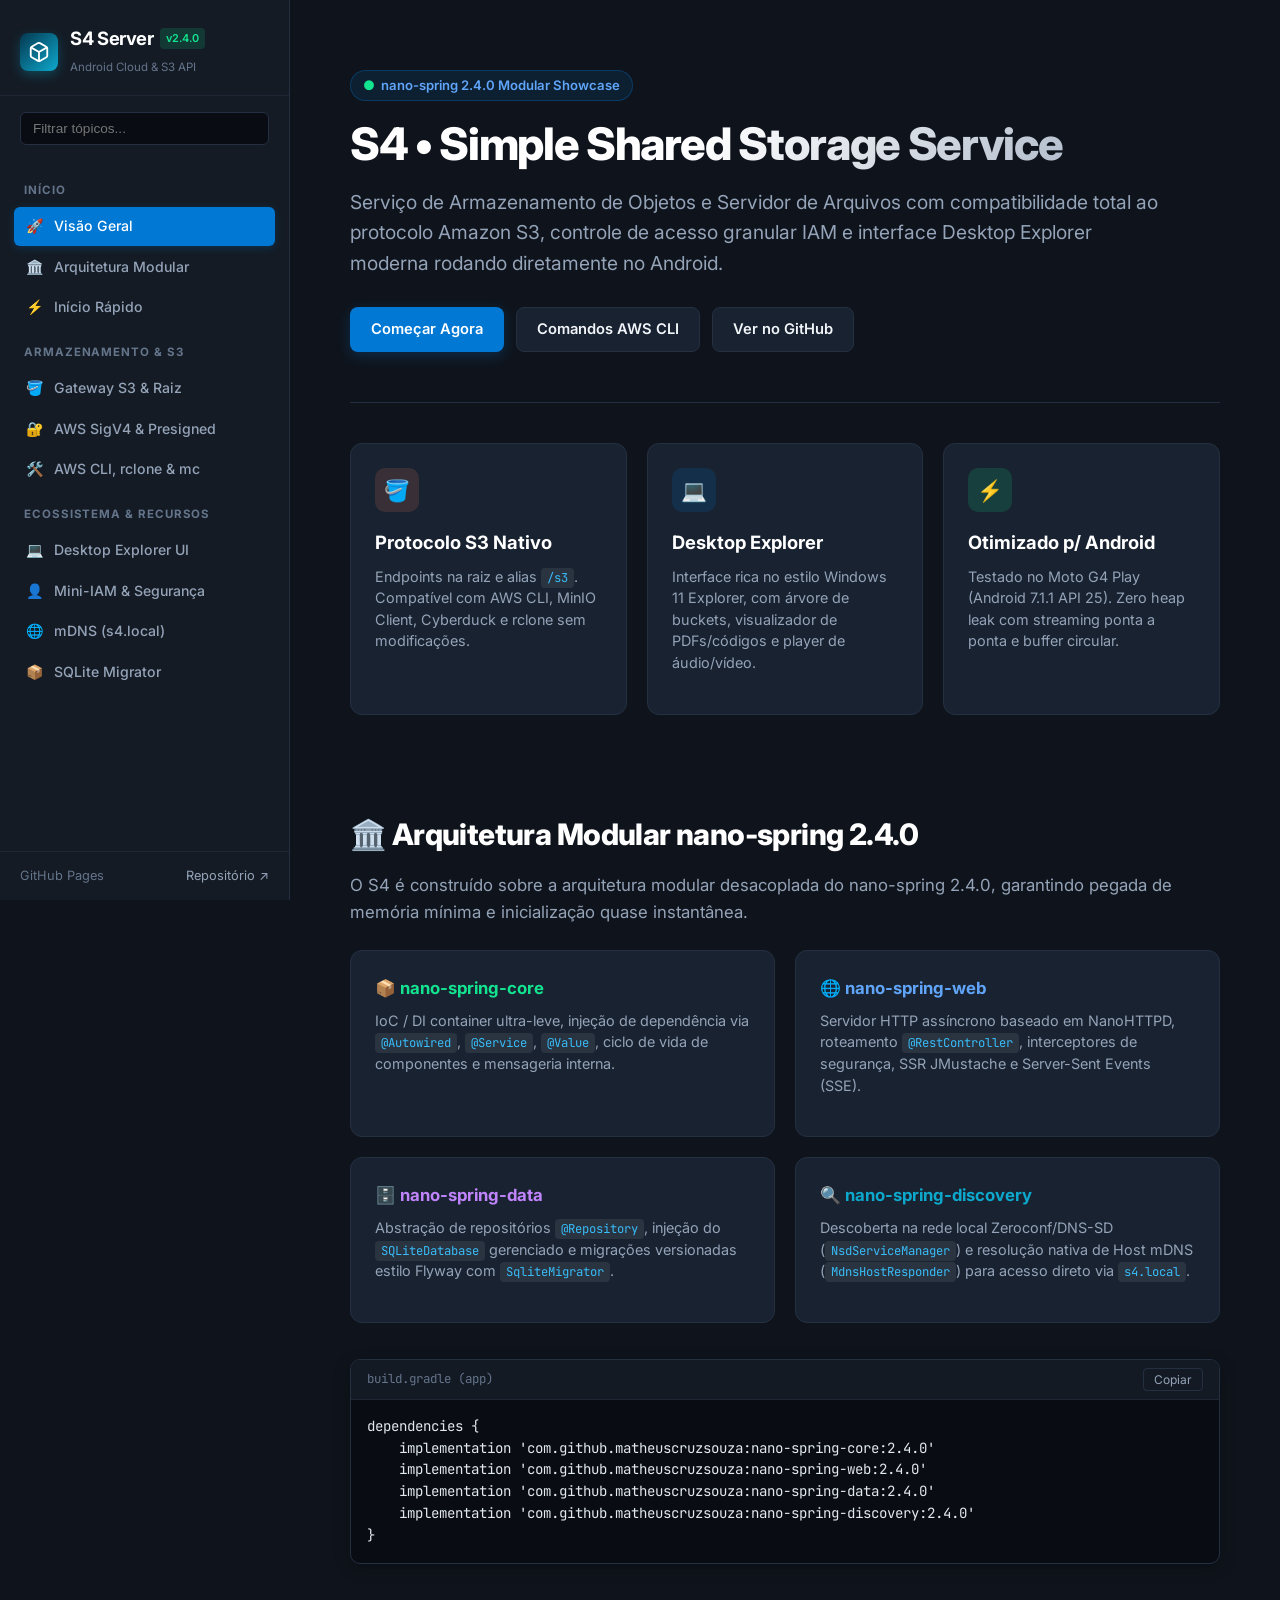
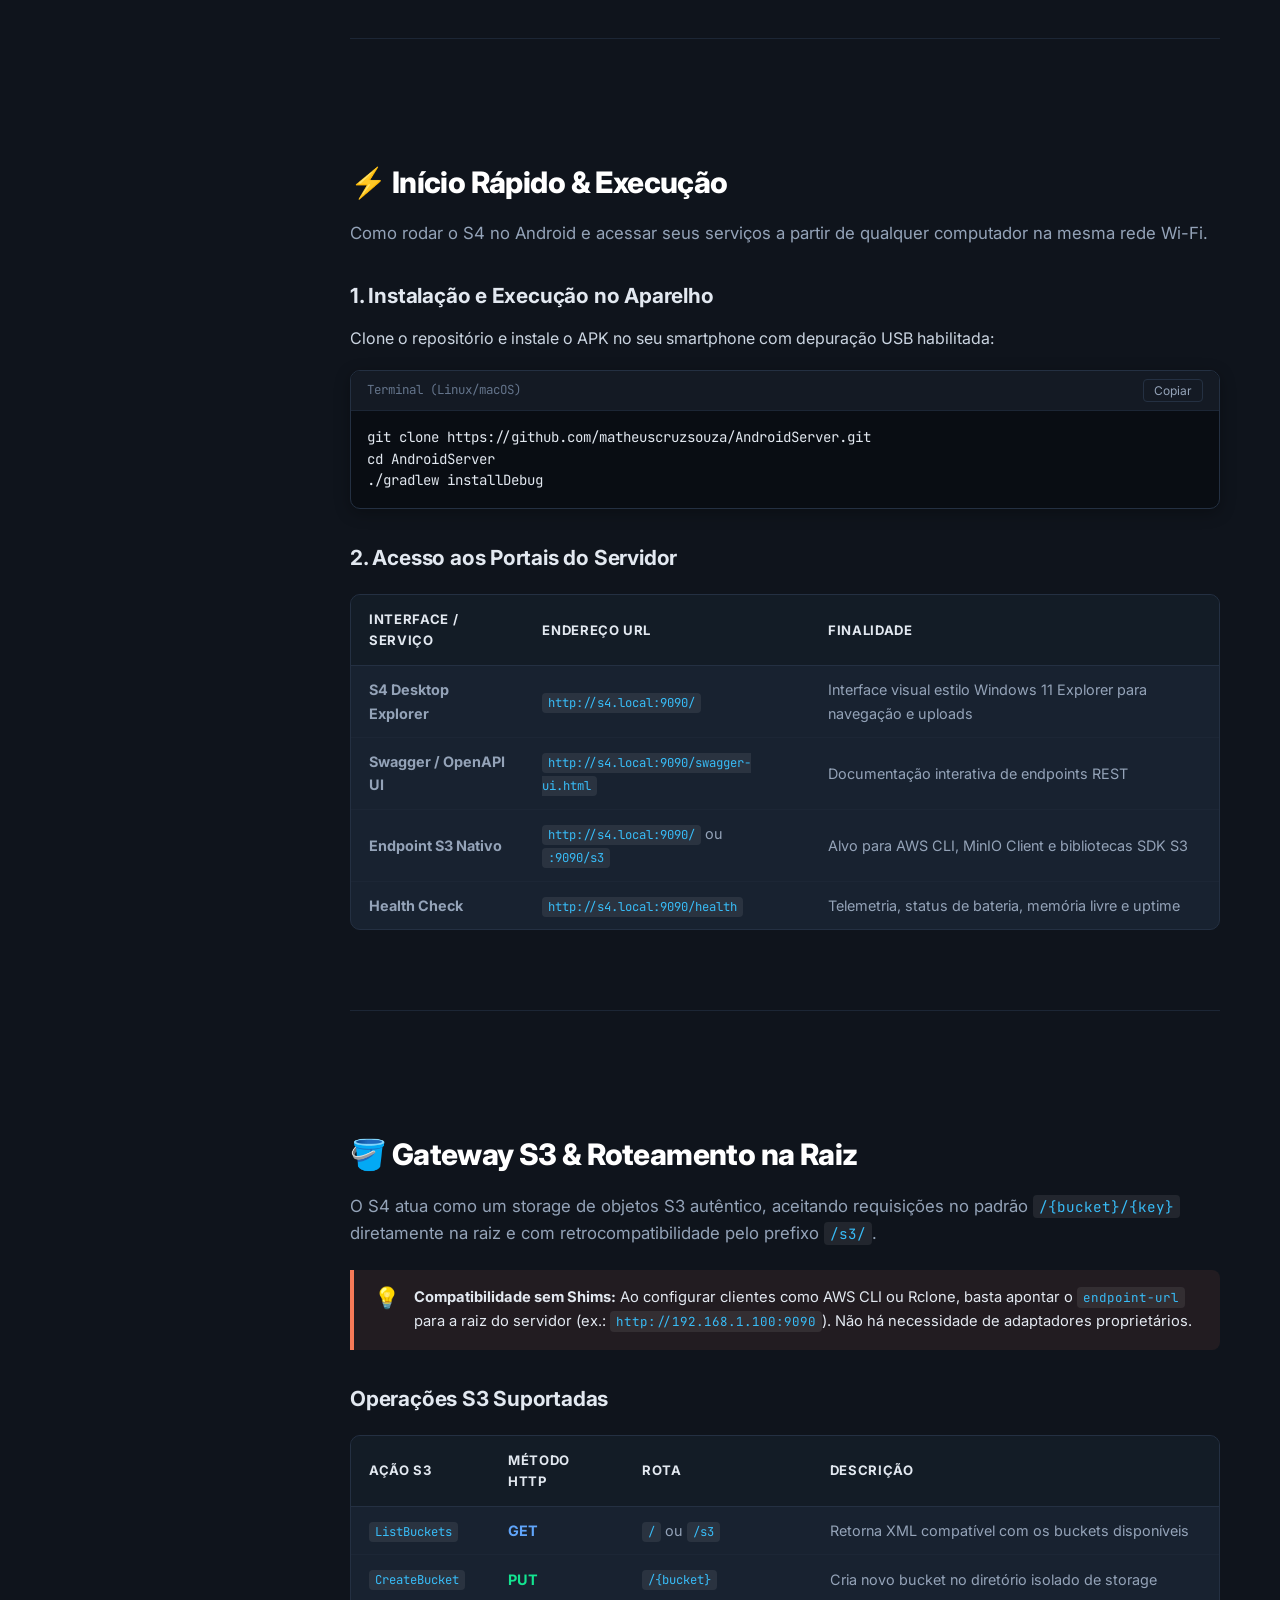
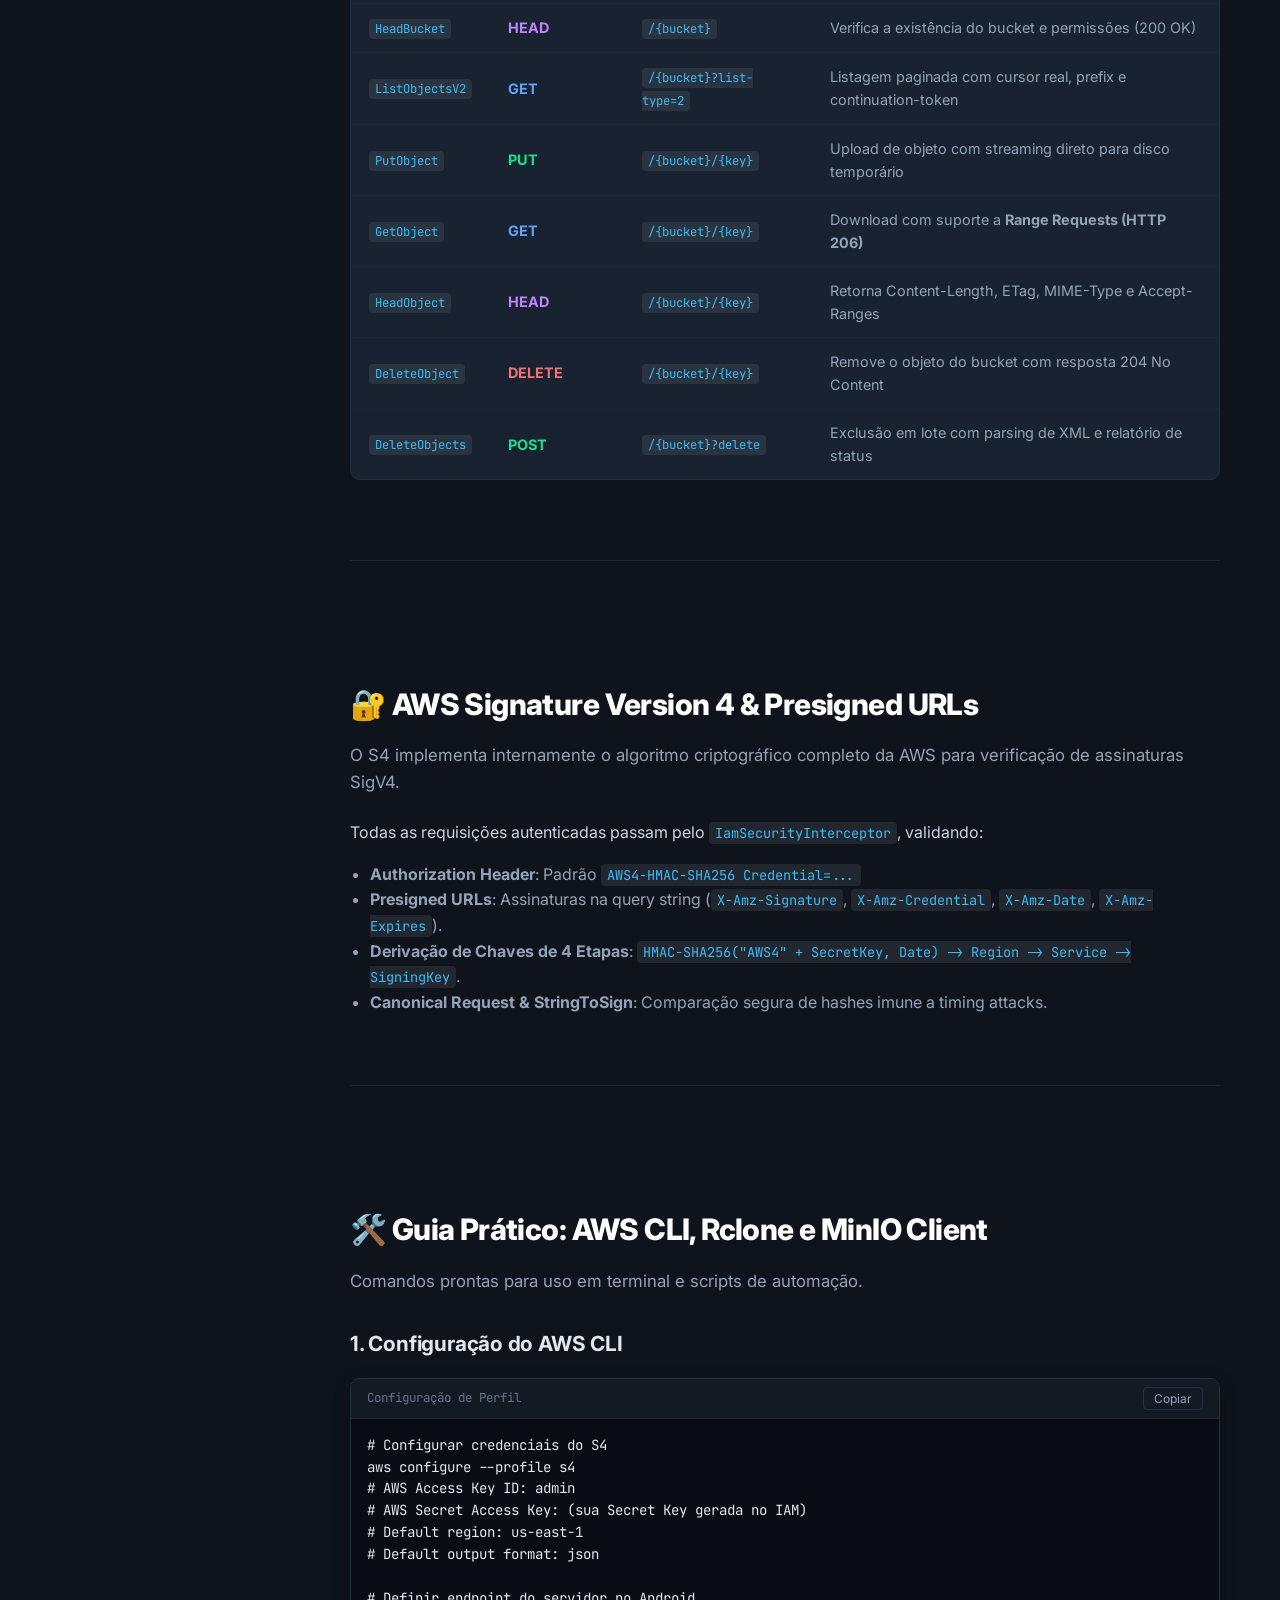
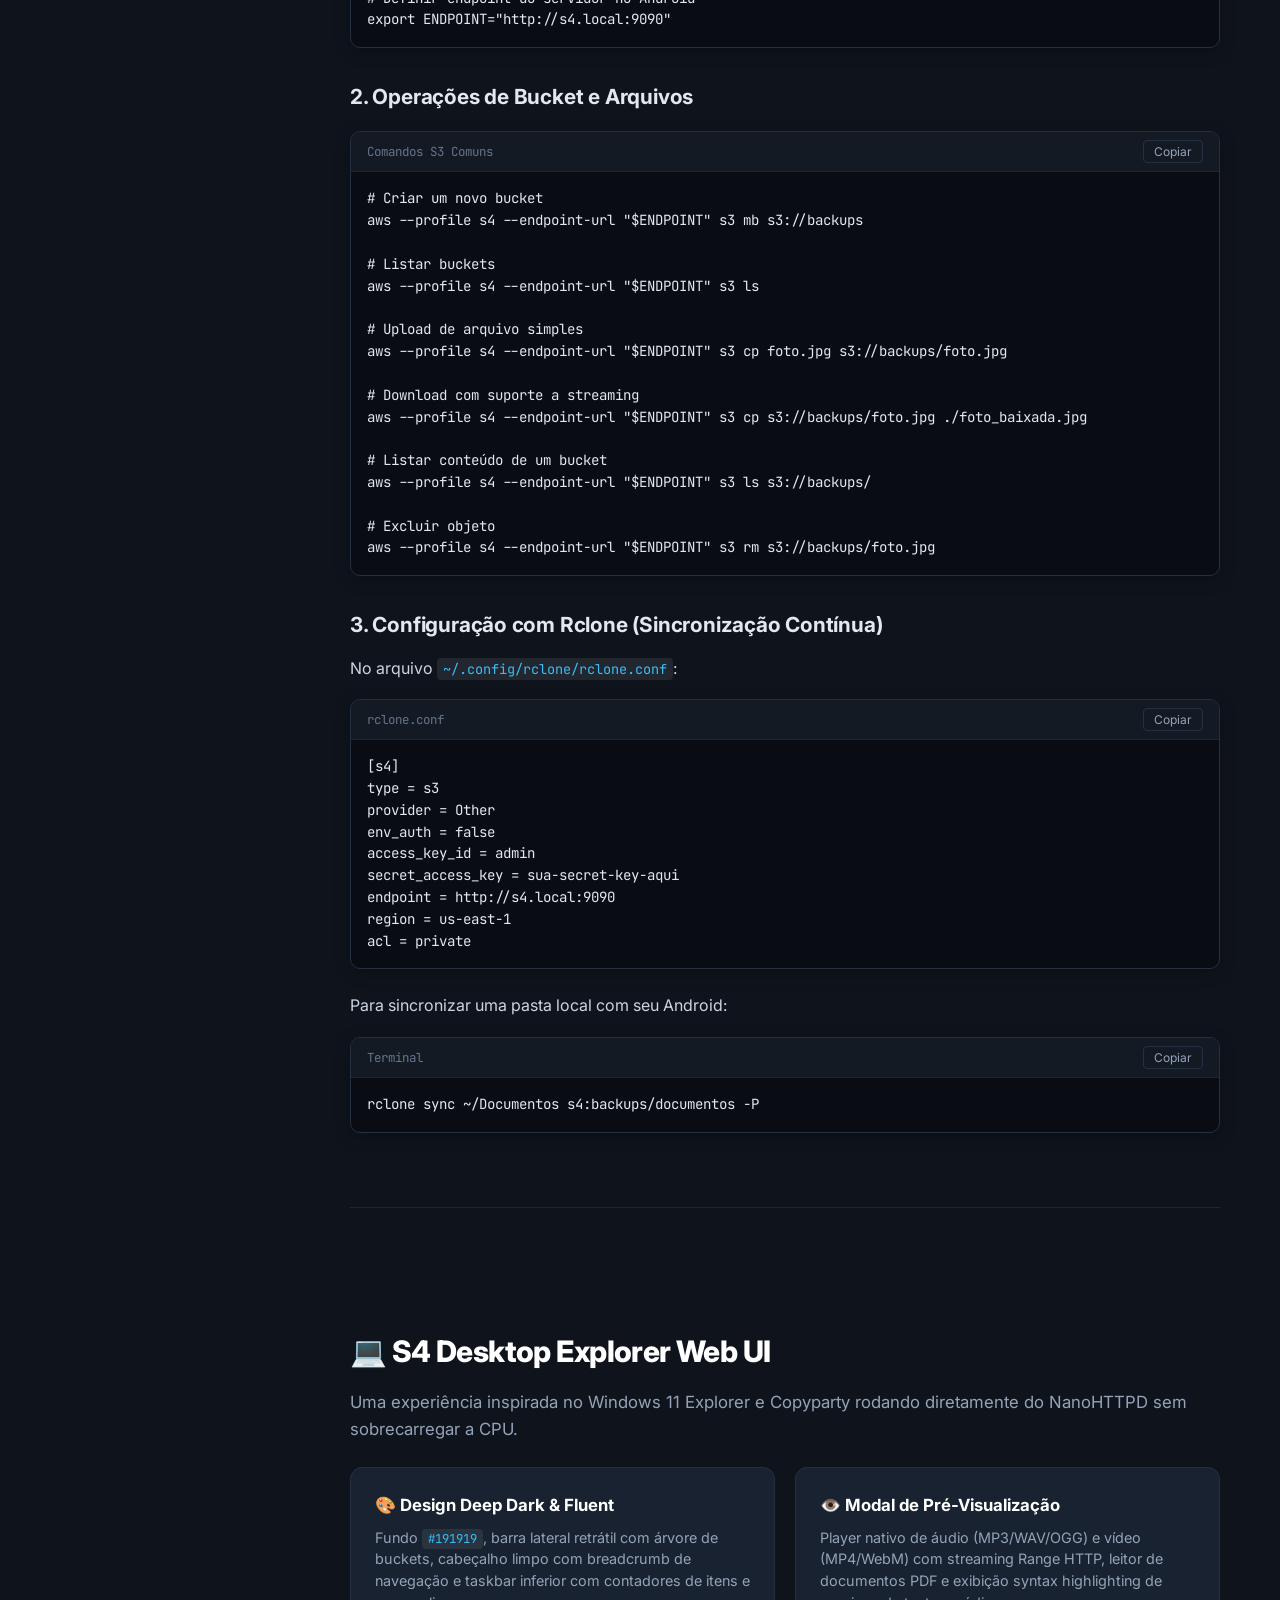
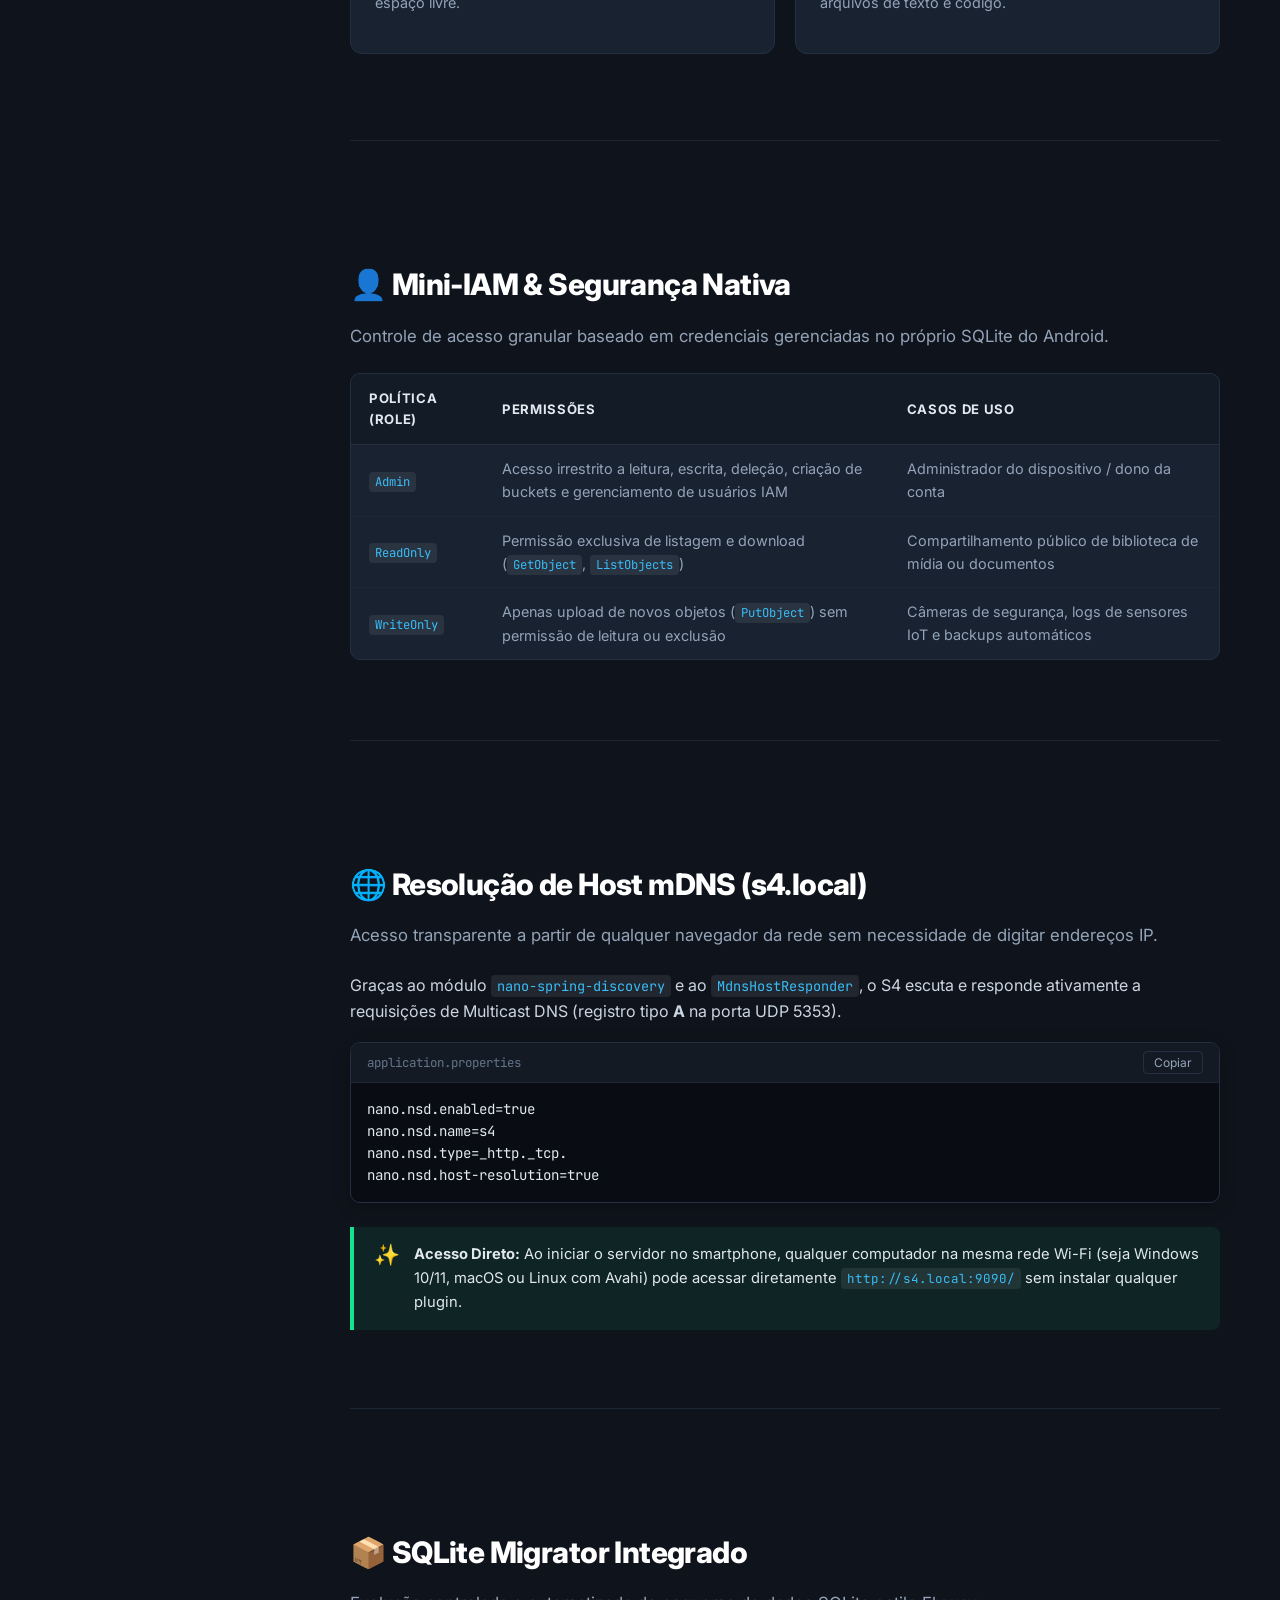
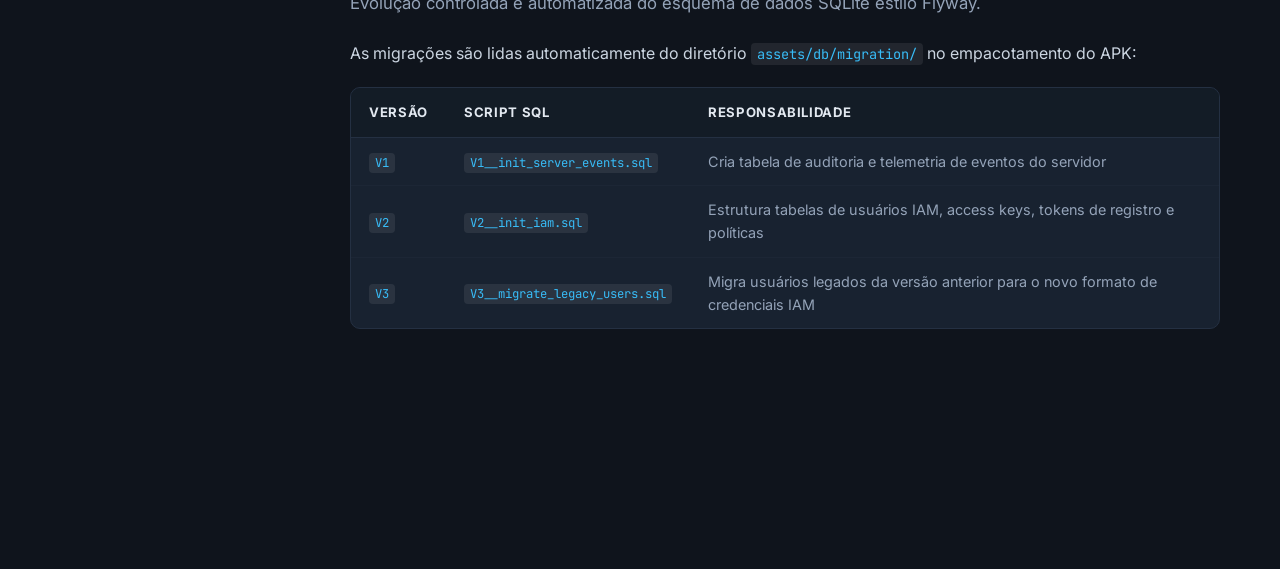
==== docs/index.html @ fa6b3407 "feat: evoluir identidade para S4, implementar motor S3/SigV4 e criar documentação do GitHub Pages - " ====
<!DOCTYPE html>
<html lang="pt-BR" class="dark">
<head>
  <meta charset="UTF-8">
  <meta name="viewport" content="width=device-width, initial-scale=1.0">
  <title>S4 • Simple Shared Storage Service | Documentação Oficial</title>
  <link rel="icon" type="image/svg+xml" href="favicon.svg">
  <link rel="alternate icon" href="favicon.ico">
  <!-- Google Fonts: Inter & JetBrains Mono -->
  <link rel="preconnect" href="https://fonts.googleapis.com">
  <link rel="preconnect" href="https://fonts.gstatic.com" crossorigin>
  <link href="https://fonts.googleapis.com/css2?family=Inter:wght@300;400;500;600;700;800&family=JetBrains+Mono:wght@400;500;700&display=swap" rel="stylesheet">
  
  <style>
    :root {
      --bg-canvas: #0f141c;
      --bg-sidebar: #141b24;
      --bg-card: #182230;
      --bg-card-hover: #1f2b3c;
      --border-color: #243042;
      --border-subtle: #1c2635;
      --primary: #0078d4;
      --primary-hover: #1084d9;
      --primary-glow: rgba(0, 120, 212, 0.25);
      --accent-s3: #f77a58;
      --accent-spring: #13e490;
      --accent-cyan: #0da9cd;
      --text-main: #f1f5f9;
      --text-secondary: #94a3b8;
      --text-muted: #64748b;
      --code-bg: #090d13;
      --sidebar-width: 290px;
    }

    * {
      box-sizing: border-box;
      margin: 0;
      padding: 0;
    }

    body {
      font-family: 'Inter', -apple-system, BlinkMacSystemFont, "Segoe UI", Roboto, sans-serif;
      background-color: var(--bg-canvas);
      color: var(--text-main);
      line-height: 1.6;
      display: flex;
      min-height: 100vh;
      overflow-x: hidden;
    }

    /* Scrollbar */
    ::-webkit-scrollbar {
      width: 8px;
      height: 8px;
    }
    ::-webkit-scrollbar-track {
      background: var(--bg-canvas);
    }
    ::-webkit-scrollbar-thumb {
      background: var(--border-color);
      border-radius: 4px;
    }
    ::-webkit-scrollbar-thumb:hover {
      background: var(--text-muted);
    }

    /* Sidebar Navigation */
    aside.sidebar {
      width: var(--sidebar-width);
      background-color: var(--bg-sidebar);
      border-right: 1px solid var(--border-color);
      height: 100vh;
      position: sticky;
      top: 0;
      display: flex;
      flex-direction: column;
      flex-shrink: 0;
      z-index: 100;
    }

    .sidebar-header {
      padding: 24px 20px 16px;
      border-bottom: 1px solid var(--border-subtle);
      display: flex;
      align-items: center;
      gap: 12px;
    }

    .sidebar-brand-icon {
      width: 38px;
      height: 38px;
      border-radius: 8px;
      display: flex;
      align-items: center;
      justify-content: center;
      background: linear-gradient(135deg, #053850, #0da9cd);
      box-shadow: 0 4px 12px rgba(13, 169, 205, 0.3);
    }

    .sidebar-brand-title {
      font-weight: 700;
      font-size: 1.15rem;
      letter-spacing: -0.02em;
      color: #fff;
    }

    .sidebar-brand-badge {
      font-size: 0.68rem;
      padding: 2px 6px;
      border-radius: 4px;
      background: rgba(19, 228, 144, 0.15);
      color: var(--accent-spring);
      font-weight: 600;
      margin-left: 6px;
    }

    .sidebar-search {
      padding: 16px 20px 8px;
    }

    .search-input {
      width: 100%;
      background: var(--code-bg);
      border: 1px solid var(--border-color);
      color: var(--text-main);
      padding: 8px 12px;
      border-radius: 6px;
      font-size: 0.85rem;
      outline: none;
      transition: all 0.2s ease;
    }

    .search-input:focus {
      border-color: var(--primary);
      box-shadow: 0 0 0 3px var(--primary-glow);
    }

    .sidebar-nav {
      flex: 1;
      overflow-y: auto;
      padding: 12px 14px 24px;
    }

    .nav-section-title {
      font-size: 0.72rem;
      font-weight: 700;
      text-transform: uppercase;
      letter-spacing: 0.08em;
      color: var(--text-muted);
      margin: 16px 10px 8px;
    }

    .nav-list {
      list-style: none;
    }

    .nav-item {
      margin-bottom: 2px;
    }

    .nav-link {
      display: flex;
      align-items: center;
      padding: 8px 12px;
      border-radius: 6px;
      font-size: 0.88rem;
      color: var(--text-secondary);
      text-decoration: none;
      transition: all 0.15s ease;
      font-weight: 500;
      gap: 10px;
    }

    .nav-link:hover {
      color: #fff;
      background-color: var(--bg-card);
    }

    .nav-link.active {
      color: #fff;
      background-color: var(--primary);
      box-shadow: 0 2px 8px var(--primary-glow);
    }

    .nav-link svg {
      width: 16px;
      height: 16px;
      opacity: 0.8;
      flex-shrink: 0;
    }

    .sidebar-footer {
      padding: 14px 20px;
      border-top: 1px solid var(--border-subtle);
      font-size: 0.8rem;
      color: var(--text-muted);
      display: flex;
      justify-content: space-between;
      align-items: center;
    }

    .sidebar-footer a {
      color: var(--text-secondary);
      text-decoration: none;
      transition: color 0.2s;
    }

    .sidebar-footer a:hover {
      color: var(--accent-spring);
    }

    /* Main Content Area */
    main.content {
      flex: 1;
      max-width: 1100px;
      padding: 40px 60px 100px;
      margin: 0 auto;
    }

    /* Top Bar Mobile */
    .mobile-header {
      display: none;
      background: var(--bg-sidebar);
      border-bottom: 1px solid var(--border-color);
      padding: 14px 20px;
      position: sticky;
      top: 0;
      z-index: 99;
      justify-content: space-between;
      align-items: center;
    }

    /* Hero Section */
    .hero {
      padding: 30px 0 50px;
      border-bottom: 1px solid var(--border-color);
      margin-bottom: 40px;
    }

    .badge-pill {
      display: inline-flex;
      align-items: center;
      gap: 6px;
      padding: 4px 12px;
      background: rgba(0, 120, 212, 0.12);
      border: 1px solid rgba(0, 120, 212, 0.3);
      border-radius: 999px;
      font-size: 0.82rem;
      font-weight: 600;
      color: #60a5fa;
      margin-bottom: 18px;
    }

    .hero-title {
      font-size: 2.8rem;
      font-weight: 800;
      letter-spacing: -0.03em;
      line-height: 1.15;
      margin-bottom: 16px;
      background: linear-gradient(135deg, #ffffff 40%, #94a3b8 100%);
      -webkit-background-clip: text;
      -webkit-text-fill-color: transparent;
    }

    .hero-subtitle {
      font-size: 1.2rem;
      color: var(--text-secondary);
      max-width: 820px;
      margin-bottom: 28px;
      font-weight: 400;
    }

    .hero-actions {
      display: flex;
      flex-wrap: wrap;
      gap: 12px;
    }

    .btn {
      display: inline-flex;
      align-items: center;
      gap: 8px;
      padding: 10px 20px;
      border-radius: 8px;
      font-size: 0.92rem;
      font-weight: 600;
      text-decoration: none;
      transition: all 0.2s ease;
      cursor: pointer;
      border: 1px solid transparent;
    }

    .btn-primary {
      background: var(--primary);
      color: #fff;
      box-shadow: 0 4px 14px var(--primary-glow);
    }

    .btn-primary:hover {
      background: var(--primary-hover);
      transform: translateY(-1px);
    }

    .btn-secondary {
      background: var(--bg-card);
      color: var(--text-main);
      border-color: var(--border-color);
    }

    .btn-secondary:hover {
      background: var(--bg-card-hover);
      border-color: var(--text-muted);
    }

    /* Cards Grid */
    .grid-2 {
      display: grid;
      grid-template-columns: repeat(auto-fit, minmax(320px, 1fr));
      gap: 20px;
      margin: 24px 0 36px;
    }

    .grid-3 {
      display: grid;
      grid-template-columns: repeat(auto-fit, minmax(260px, 1fr));
      gap: 20px;
      margin: 24px 0 36px;
    }

    .card {
      background: var(--bg-card);
      border: 1px solid var(--border-color);
      border-radius: 12px;
      padding: 24px;
      transition: all 0.25s ease;
      position: relative;
      overflow: hidden;
    }

    .card:hover {
      border-color: var(--primary);
      box-shadow: 0 8px 24px rgba(0, 0, 0, 0.4);
      transform: translateY(-2px);
    }

    .card-icon {
      width: 44px;
      height: 44px;
      border-radius: 10px;
      display: flex;
      align-items: center;
      justify-content: center;
      margin-bottom: 16px;
      font-size: 1.3rem;
    }

    .card-title {
      font-size: 1.15rem;
      font-weight: 700;
      margin-bottom: 8px;
      color: #fff;
    }

    .card-desc {
      font-size: 0.9rem;
      color: var(--text-secondary);
      line-height: 1.5;
    }

    /* Sections */
    section.doc-section {
      padding-top: 60px;
      margin-bottom: 60px;
      border-bottom: 1px solid var(--border-subtle);
      padding-bottom: 50px;
    }

    section.doc-section:last-of-type {
      border-bottom: none;
    }

    .section-title {
      font-size: 1.85rem;
      font-weight: 800;
      letter-spacing: -0.02em;
      margin-bottom: 14px;
      color: #fff;
      display: flex;
      align-items: center;
      gap: 12px;
    }

    .section-desc {
      font-size: 1.05rem;
      color: var(--text-secondary);
      margin-bottom: 24px;
    }

    h3.sub-title {
      font-size: 1.3rem;
      font-weight: 700;
      margin: 32px 0 14px;
      color: #e2e8f0;
      letter-spacing: -0.01em;
    }

    p {
      margin-bottom: 16px;
      color: #cbd5e1;
    }

    /* Code Blocks */
    .code-wrapper {
      margin: 18px 0 24px;
      border-radius: 10px;
      overflow: hidden;
      border: 1px solid var(--border-color);
      background: var(--code-bg);
      box-shadow: 0 4px 16px rgba(0, 0, 0, 0.3);
    }

    .code-header {
      background: #141a24;
      padding: 8px 16px;
      display: flex;
      justify-content: space-between;
      align-items: center;
      border-bottom: 1px solid var(--border-subtle);
      font-size: 0.78rem;
      font-family: 'JetBrains Mono', monospace;
      color: var(--text-muted);
    }

    .copy-btn {
      background: transparent;
      border: 1px solid var(--border-color);
      color: var(--text-secondary);
      padding: 3px 10px;
      border-radius: 4px;
      cursor: pointer;
      font-size: 0.75rem;
      font-family: 'Inter', sans-serif;
      transition: all 0.15s ease;
    }

    .copy-btn:hover {
      background: var(--primary);
      color: #fff;
      border-color: var(--primary);
    }

    pre code {
      display: block;
      padding: 16px;
      overflow-x: auto;
      font-family: 'JetBrains Mono', monospace;
      font-size: 0.88rem;
      line-height: 1.55;
      color: #e2e8f0;
    }

    code:not(pre code) {
      font-family: 'JetBrains Mono', monospace;
      font-size: 0.85em;
      background: rgba(255, 255, 255, 0.08);
      padding: 2px 6px;
      border-radius: 4px;
      color: #38bdf8;
    }

    /* Tables */
    .table-container {
      width: 100%;
      overflow-x: auto;
      margin: 20px 0 30px;
      border: 1px solid var(--border-color);
      border-radius: 10px;
      background: var(--bg-card);
    }

    table {
      width: 100%;
      border-collapse: collapse;
      text-align: left;
      font-size: 0.9rem;
    }

    th {
      background: #131c26;
      padding: 14px 18px;
      font-weight: 700;
      color: #e2e8f0;
      border-bottom: 1px solid var(--border-color);
      font-size: 0.82rem;
      text-transform: uppercase;
      letter-spacing: 0.05em;
    }

    td {
      padding: 12px 18px;
      border-bottom: 1px solid var(--border-subtle);
      color: var(--text-secondary);
    }

    tr:last-child td {
      border-bottom: none;
    }

    tr:hover td {
      background: rgba(255, 255, 255, 0.02);
      color: #fff;
    }

    /* Callout / Alert Box */
    .alert {
      border-left: 4px solid var(--primary);
      background: rgba(0, 120, 212, 0.08);
      border-radius: 0 8px 8px 0;
      padding: 16px 20px;
      margin: 20px 0 28px;
      display: flex;
      gap: 14px;
      align-items: flex-start;
    }

    .alert-s3 {
      border-left-color: var(--accent-s3);
      background: rgba(247, 122, 88, 0.08);
    }

    .alert-spring {
      border-left-color: var(--accent-spring);
      background: rgba(19, 228, 144, 0.08);
    }

    .alert-icon {
      font-size: 1.3rem;
      line-height: 1;
      flex-shrink: 0;
      margin-top: 2px;
    }

    .alert-content {
      font-size: 0.92rem;
      color: #e2e8f0;
    }

    .alert-content p:last-child {
      margin-bottom: 0;
    }

    /* Responsive */
    @media (max-width: 960px) {
      aside.sidebar {
        position: fixed;
        left: -100%;
        transition: left 0.3s ease;
      }
      aside.sidebar.open {
        left: 0;
      }
      .mobile-header {
        display: flex;
      }
      main.content {
        padding: 30px 20px 80px;
      }
      .hero-title {
        font-size: 2.2rem;
      }
    }
  </style>
</head>
<body>

  <!-- Header Mobile -->
  <div class="mobile-header">
    <div style="display: flex; align-items: center; gap: 10px;">
      <div class="sidebar-brand-icon" style="width: 32px; height: 32px;">
        <svg width="20" height="20" viewBox="0 0 24 24" fill="none" stroke="#fff" stroke-width="2"><path d="M21 16V8a2 2 0 0 0-1-1.73l-7-4a2 2 0 0 0-2 0l-7 4A2 2 0 0 0 3 8v8a2 2 0 0 0 1 1.73l7 4a2 2 0 0 0 2 0l7-4A2 2 0 0 0 21 16z"/></svg>
      </div>
      <strong style="font-size: 1.05rem;">S4 Storage</strong>
    </div>
    <button id="menuToggleBtn" class="btn btn-secondary" style="padding: 6px 12px; font-size: 0.85rem;">Menu ☰</button>
  </div>

  <!-- Sidebar -->
  <aside class="sidebar" id="sidebar">
    <div class="sidebar-header">
      <div class="sidebar-brand-icon">
        <svg width="22" height="22" viewBox="0 0 24 24" fill="none" stroke="#fff" stroke-width="2"><path d="M21 16V8a2 2 0 0 0-1-1.73l-7-4a2 2 0 0 0-2 0l-7 4A2 2 0 0 0 3 8v8a2 2 0 0 0 1 1.73l7 4a2 2 0 0 0 2 0l7-4A2 2 0 0 0 21 16z"/><polyline points="3.27 6.96 12 12.01 20.73 6.96"/><line x1="12" y1="22.08" x2="12" y2="12"/></svg>
      </div>
      <div>
        <div style="display: flex; align-items: center;">
          <span class="sidebar-brand-title">S4 Server</span>
          <span class="sidebar-brand-badge">v2.4.0</span>
        </div>
        <span style="font-size: 0.72rem; color: var(--text-muted);">Android Cloud & S3 API</span>
      </div>
    </div>

    <div class="sidebar-search">
      <input type="text" id="searchInput" class="search-input" placeholder="Filtrar tópicos...">
    </div>

    <nav class="sidebar-nav">
      <div class="nav-section-title">Início</div>
      <ul class="nav-list">
        <li class="nav-item"><a href="#intro" class="nav-link active"><span>🚀</span> Visão Geral</a></li>
        <li class="nav-item"><a href="#architecture" class="nav-link"><span>🏛️</span> Arquitetura Modular</a></li>
        <li class="nav-item"><a href="#quickstart" class="nav-link"><span>⚡</span> Início Rápido</a></li>
      </ul>

      <div class="nav-section-title">Armazenamento & S3</div>
      <ul class="nav-list">
        <li class="nav-item"><a href="#s3-gateway" class="nav-link"><span>🪣</span> Gateway S3 & Raiz</a></li>
        <li class="nav-item"><a href="#sigv4" class="nav-link"><span>🔐</span> AWS SigV4 & Presigned</a></li>
        <li class="nav-item"><a href="#s3-tools" class="nav-link"><span>🛠️</span> AWS CLI, rclone & mc</a></li>
      </ul>

      <div class="nav-section-title">Ecossistema & Recursos</div>
      <ul class="nav-list">
        <li class="nav-item"><a href="#desktop-explorer" class="nav-link"><span>💻</span> Desktop Explorer UI</a></li>
        <li class="nav-item"><a href="#iam" class="nav-link"><span>👤</span> Mini-IAM & Segurança</a></li>
        <li class="nav-item"><a href="#mdns" class="nav-link"><span>🌐</span> mDNS (s4.local)</a></li>
        <li class="nav-item"><a href="#sqlite-migrations" class="nav-link"><span>📦</span> SQLite Migrator</a></li>
      </ul>
    </nav>

    <div class="sidebar-footer">
      <span>GitHub Pages</span>
      <a href="https://github.com/matheuscruzsouza/AndroidServer" target="_blank" rel="noopener">Repositório ↗</a>
    </div>
  </aside>

  <!-- Main Content -->
  <main class="content">

    <!-- Hero -->
    <header class="hero" id="intro">
      <div class="badge-pill">
        <span style="color: var(--accent-spring);">●</span> nano-spring 2.4.0 Modular Showcase
      </div>
      <h1 class="hero-title">S4 • Simple Shared Storage Service</h1>
      <p class="hero-subtitle">
        Serviço de Armazenamento de Objetos e Servidor de Arquivos com compatibilidade total ao protocolo Amazon S3, controle de acesso granular IAM e interface Desktop Explorer moderna rodando diretamente no Android.
      </p>

      <div class="hero-actions">
        <a href="#quickstart" class="btn btn-primary">Começar Agora</a>
        <a href="#s3-tools" class="btn btn-secondary">Comandos AWS CLI</a>
        <a href="https://github.com/matheuscruzsouza/AndroidServer" target="_blank" rel="noopener" class="btn btn-secondary">Ver no GitHub</a>
      </div>
    </header>

    <!-- Overview Highlights Grid -->
    <div class="grid-3">
      <div class="card">
        <div class="card-icon" style="background: rgba(247, 122, 88, 0.15); color: var(--accent-s3);">🪣</div>
        <h3 class="card-title">Protocolo S3 Nativo</h3>
        <p class="card-desc">Endpoints na raiz e alias <code>/s3</code>. Compatível com AWS CLI, MinIO Client, Cyberduck e rclone sem modificações.</p>
      </div>
      <div class="card">
        <div class="card-icon" style="background: rgba(0, 120, 212, 0.15); color: #60a5fa;">💻</div>
        <h3 class="card-title">Desktop Explorer</h3>
        <p class="card-desc">Interface rica no estilo Windows 11 Explorer, com árvore de buckets, visualizador de PDFs/códigos e player de áudio/vídeo.</p>
      </div>
      <div class="card">
        <div class="card-icon" style="background: rgba(19, 228, 144, 0.15); color: var(--accent-spring);">⚡</div>
        <h3 class="card-title">Otimizado p/ Android</h3>
        <p class="card-desc">Testado no Moto G4 Play (Android 7.1.1 API 25). Zero heap leak com streaming ponta a ponta e buffer circular.</p>
      </div>
    </div>

    <!-- Section: Architecture -->
    <section class="doc-section" id="architecture">
      <h2 class="section-title">🏛️ Arquitetura Modular nano-spring 2.4.0</h2>
      <p class="section-desc">
        O S4 é construído sobre a arquitetura modular desacoplada do nano-spring 2.4.0, garantindo pegada de memória mínima e inicialização quase instantânea.
      </p>

      <div class="grid-2">
        <div class="card">
          <h4 style="color: var(--accent-spring); font-size: 1.05rem; margin-bottom: 8px;">📦 nano-spring-core</h4>
          <p class="card-desc">IoC / DI container ultra-leve, injeção de dependência via <code>@Autowired</code>, <code>@Service</code>, <code>@Value</code>, ciclo de vida de componentes e mensageria interna.</p>
        </div>
        <div class="card">
          <h4 style="color: #60a5fa; font-size: 1.05rem; margin-bottom: 8px;">🌐 nano-spring-web</h4>
          <p class="card-desc">Servidor HTTP assíncrono baseado em NanoHTTPD, roteamento <code>@RestController</code>, interceptores de segurança, SSR JMustache e Server-Sent Events (SSE).</p>
        </div>
        <div class="card">
          <h4 style="color: #c084fc; font-size: 1.05rem; margin-bottom: 8px;">🗄️ nano-spring-data</h4>
          <p class="card-desc">Abstração de repositórios <code>@Repository</code>, injeção do <code>SQLiteDatabase</code> gerenciado e migrações versionadas estilo Flyway com <code>SqliteMigrator</code>.</p>
        </div>
        <div class="card">
          <h4 style="color: var(--accent-cyan); font-size: 1.05rem; margin-bottom: 8px;">🔍 nano-spring-discovery</h4>
          <p class="card-desc">Descoberta na rede local Zeroconf/DNS-SD (<code>NsdServiceManager</code>) e resolução nativa de Host mDNS (<code>MdnsHostResponder</code>) para acesso direto via <code>s4.local</code>.</p>
        </div>
      </div>

      <div class="code-wrapper">
        <div class="code-header">
          <span>build.gradle (app)</span>
          <button class="copy-btn" onclick="copyCode(this)">Copiar</button>
        </div>
        <pre><code>dependencies {
    implementation 'com.github.matheuscruzsouza:nano-spring-core:2.4.0'
    implementation 'com.github.matheuscruzsouza:nano-spring-web:2.4.0'
    implementation 'com.github.matheuscruzsouza:nano-spring-data:2.4.0'
    implementation 'com.github.matheuscruzsouza:nano-spring-discovery:2.4.0'
}</code></pre>
      </div>
    </section>

    <!-- Section: Quickstart -->
    <section class="doc-section" id="quickstart">
      <h2 class="section-title">⚡ Início Rápido & Execução</h2>
      <p class="section-desc">
        Como rodar o S4 no Android e acessar seus serviços a partir de qualquer computador na mesma rede Wi-Fi.
      </p>

      <h3 class="sub-title">1. Instalação e Execução no Aparelho</h3>
      <p>Clone o repositório e instale o APK no seu smartphone com depuração USB habilitada:</p>

      <div class="code-wrapper">
        <div class="code-header">
          <span>Terminal (Linux/macOS)</span>
          <button class="copy-btn" onclick="copyCode(this)">Copiar</button>
        </div>
        <pre><code>git clone https://github.com/matheuscruzsouza/AndroidServer.git
cd AndroidServer
./gradlew installDebug</code></pre>
      </div>

      <h3 class="sub-title">2. Acesso aos Portais do Servidor</h3>
      <div class="table-container">
        <table>
          <thead>
            <tr>
              <th>Interface / Serviço</th>
              <th>Endereço URL</th>
              <th>Finalidade</th>
            </tr>
          </thead>
          <tbody>
            <tr>
              <td><strong>S4 Desktop Explorer</strong></td>
              <td><code>http://s4.local:9090/</code></td>
              <td>Interface visual estilo Windows 11 Explorer para navegação e uploads</td>
            </tr>
            <tr>
              <td><strong>Swagger / OpenAPI UI</strong></td>
              <td><code>http://s4.local:9090/swagger-ui.html</code></td>
              <td>Documentação interativa de endpoints REST</td>
            </tr>
            <tr>
              <td><strong>Endpoint S3 Nativo</strong></td>
              <td><code>http://s4.local:9090/</code> ou <code>:9090/s3</code></td>
              <td>Alvo para AWS CLI, MinIO Client e bibliotecas SDK S3</td>
            </tr>
            <tr>
              <td><strong>Health Check</strong></td>
              <td><code>http://s4.local:9090/health</code></td>
              <td>Telemetria, status de bateria, memória livre e uptime</td>
            </tr>
          </tbody>
        </table>
      </div>
    </section>

    <!-- Section: S3 Gateway -->
    <section class="doc-section" id="s3-gateway">
      <h2 class="section-title">🪣 Gateway S3 & Roteamento na Raiz</h2>
      <p class="section-desc">
        O S4 atua como um storage de objetos S3 autêntico, aceitando requisições no padrão <code>/{bucket}/{key}</code> diretamente na raiz e com retrocompatibilidade pelo prefixo <code>/s3/</code>.
      </p>

      <div class="alert alert-s3">
        <div class="alert-icon">💡</div>
        <div class="alert-content">
          <strong>Compatibilidade sem Shims:</strong> Ao configurar clientes como AWS CLI ou Rclone, basta apontar o <code>endpoint-url</code> para a raiz do servidor (ex.: <code>http://192.168.1.100:9090</code>). Não há necessidade de adaptadores proprietários.
        </div>
      </div>

      <h3 class="sub-title">Operações S3 Suportadas</h3>
      <div class="table-container">
        <table>
          <thead>
            <tr>
              <th>Ação S3</th>
              <th>Método HTTP</th>
              <th>Rota</th>
              <th>Descrição</th>
            </tr>
          </thead>
          <tbody>
            <tr>
              <td><code>ListBuckets</code></td>
              <td><span style="color: #60a5fa; font-weight: 700;">GET</span></td>
              <td><code>/</code> ou <code>/s3</code></td>
              <td>Retorna XML compatível com os buckets disponíveis</td>
            </tr>
            <tr>
              <td><code>CreateBucket</code></td>
              <td><span style="color: var(--accent-spring); font-weight: 700;">PUT</span></td>
              <td><code>/{bucket}</code></td>
              <td>Cria novo bucket no diretório isolado de storage</td>
            </tr>
            <tr>
              <td><code>HeadBucket</code></td>
              <td><span style="color: #c084fc; font-weight: 700;">HEAD</span></td>
              <td><code>/{bucket}</code></td>
              <td>Verifica a existência do bucket e permissões (200 OK)</td>
            </tr>
            <tr>
              <td><code>ListObjectsV2</code></td>
              <td><span style="color: #60a5fa; font-weight: 700;">GET</span></td>
              <td><code>/{bucket}?list-type=2</code></td>
              <td>Listagem paginada com cursor real, prefix e continuation-token</td>
            </tr>
            <tr>
              <td><code>PutObject</code></td>
              <td><span style="color: var(--accent-spring); font-weight: 700;">PUT</span></td>
              <td><code>/{bucket}/{key}</code></td>
              <td>Upload de objeto com streaming direto para disco temporário</td>
            </tr>
            <tr>
              <td><code>GetObject</code></td>
              <td><span style="color: #60a5fa; font-weight: 700;">GET</span></td>
              <td><code>/{bucket}/{key}</code></td>
              <td>Download com suporte a <strong>Range Requests (HTTP 206)</strong></td>
            </tr>
            <tr>
              <td><code>HeadObject</code></td>
              <td><span style="color: #c084fc; font-weight: 700;">HEAD</span></td>
              <td><code>/{bucket}/{key}</code></td>
              <td>Retorna Content-Length, ETag, MIME-Type e Accept-Ranges</td>
            </tr>
            <tr>
              <td><code>DeleteObject</code></td>
              <td><span style="color: #f87171; font-weight: 700;">DELETE</span></td>
              <td><code>/{bucket}/{key}</code></td>
              <td>Remove o objeto do bucket com resposta 204 No Content</td>
            </tr>
            <tr>
              <td><code>DeleteObjects</code></td>
              <td><span style="color: var(--accent-spring); font-weight: 700;">POST</span></td>
              <td><code>/{bucket}?delete</code></td>
              <td>Exclusão em lote com parsing de XML e relatório de status</td>
            </tr>
          </tbody>
        </table>
      </div>
    </section>

    <!-- Section: AWS SigV4 -->
    <section class="doc-section" id="sigv4">
      <h2 class="section-title">🔐 AWS Signature Version 4 & Presigned URLs</h2>
      <p class="section-desc">
        O S4 implementa internamente o algoritmo criptográfico completo da AWS para verificação de assinaturas SigV4.
      </p>

      <p>
        Todas as requisições autenticadas passam pelo <code>IamSecurityInterceptor</code>, validando:
      </p>
      <ul style="margin-left: 20px; margin-bottom: 20px; color: var(--text-secondary);">
        <li><strong>Authorization Header</strong>: Padrão <code>AWS4-HMAC-SHA256 Credential=...</code></li>
        <li><strong>Presigned URLs</strong>: Assinaturas na query string (<code>X-Amz-Signature</code>, <code>X-Amz-Credential</code>, <code>X-Amz-Date</code>, <code>X-Amz-Expires</code>).</li>
        <li><strong>Derivação de Chaves de 4 Etapas</strong>: <code>HMAC-SHA256("AWS4" + SecretKey, Date) -> Region -> Service -> SigningKey</code>.</li>
        <li><strong>Canonical Request & StringToSign</strong>: Comparação segura de hashes imune a timing attacks.</li>
      </ul>
    </section>

    <!-- Section: S3 Tools -->
    <section class="doc-section" id="s3-tools">
      <h2 class="section-title">🛠️ Guia Prático: AWS CLI, Rclone e MinIO Client</h2>
      <p class="section-desc">
        Comandos prontas para uso em terminal e scripts de automação.
      </p>

      <h3 class="sub-title">1. Configuração do AWS CLI</h3>
      <div class="code-wrapper">
        <div class="code-header">
          <span>Configuração de Perfil</span>
          <button class="copy-btn" onclick="copyCode(this)">Copiar</button>
        </div>
        <pre><code># Configurar credenciais do S4
aws configure --profile s4
# AWS Access Key ID: admin
# AWS Secret Access Key: (sua Secret Key gerada no IAM)
# Default region: us-east-1
# Default output format: json

# Definir endpoint do servidor no Android
export ENDPOINT="http://s4.local:9090"</code></pre>
      </div>

      <h3 class="sub-title">2. Operações de Bucket e Arquivos</h3>
      <div class="code-wrapper">
        <div class="code-header">
          <span>Comandos S3 Comuns</span>
          <button class="copy-btn" onclick="copyCode(this)">Copiar</button>
        </div>
        <pre><code># Criar um novo bucket
aws --profile s4 --endpoint-url "$ENDPOINT" s3 mb s3://backups

# Listar buckets
aws --profile s4 --endpoint-url "$ENDPOINT" s3 ls

# Upload de arquivo simples
aws --profile s4 --endpoint-url "$ENDPOINT" s3 cp foto.jpg s3://backups/foto.jpg

# Download com suporte a streaming
aws --profile s4 --endpoint-url "$ENDPOINT" s3 cp s3://backups/foto.jpg ./foto_baixada.jpg

# Listar conteúdo de um bucket
aws --profile s4 --endpoint-url "$ENDPOINT" s3 ls s3://backups/

# Excluir objeto
aws --profile s4 --endpoint-url "$ENDPOINT" s3 rm s3://backups/foto.jpg</code></pre>
      </div>

      <h3 class="sub-title">3. Configuração com Rclone (Sincronização Contínua)</h3>
      <p>No arquivo <code>~/.config/rclone/rclone.conf</code>:</p>
      <div class="code-wrapper">
        <div class="code-header">
          <span>rclone.conf</span>
          <button class="copy-btn" onclick="copyCode(this)">Copiar</button>
        </div>
        <pre><code>[s4]
type = s3
provider = Other
env_auth = false
access_key_id = admin
secret_access_key = sua-secret-key-aqui
endpoint = http://s4.local:9090
region = us-east-1
acl = private</code></pre>
      </div>
      <p>Para sincronizar uma pasta local com seu Android:</p>
      <div class="code-wrapper">
        <div class="code-header">
          <span>Terminal</span>
          <button class="copy-btn" onclick="copyCode(this)">Copiar</button>
        </div>
        <pre><code>rclone sync ~/Documentos s4:backups/documentos -P</code></pre>
      </div>
    </section>

    <!-- Section: Desktop Explorer -->
    <section class="doc-section" id="desktop-explorer">
      <h2 class="section-title">💻 S4 Desktop Explorer Web UI</h2>
      <p class="section-desc">
        Uma experiência inspirada no Windows 11 Explorer e Copyparty rodando diretamente do NanoHTTPD sem sobrecarregar a CPU.
      </p>

      <div class="grid-2">
        <div class="card">
          <h4 style="color: #fff; font-size: 1.05rem; margin-bottom: 8px;">🎨 Design Deep Dark & Fluent</h4>
          <p class="card-desc">Fundo <code>#191919</code>, barra lateral retrátil com árvore de buckets, cabeçalho limpo com breadcrumb de navegação e taskbar inferior com contadores de itens e espaço livre.</p>
        </div>
        <div class="card">
          <h4 style="color: #fff; font-size: 1.05rem; margin-bottom: 8px;">👁️ Modal de Pré-Visualização</h4>
          <p class="card-desc">Player nativo de áudio (MP3/WAV/OGG) e vídeo (MP4/WebM) com streaming Range HTTP, leitor de documentos PDF e exibição syntax highlighting de arquivos de texto e código.</p>
        </div>
      </div>
    </section>

    <!-- Section: Mini-IAM -->
    <section class="doc-section" id="iam">
      <h2 class="section-title">👤 Mini-IAM & Segurança Nativa</h2>
      <p class="section-desc">
        Controle de acesso granular baseado em credenciais gerenciadas no próprio SQLite do Android.
      </p>

      <div class="table-container">
        <table>
          <thead>
            <tr>
              <th>Política (Role)</th>
              <th>Permissões</th>
              <th>Casos de Uso</th>
            </tr>
          </thead>
          <tbody>
            <tr>
              <td><code>Admin</code></td>
              <td>Acesso irrestrito a leitura, escrita, deleção, criação de buckets e gerenciamento de usuários IAM</td>
              <td>Administrador do dispositivo / dono da conta</td>
            </tr>
            <tr>
              <td><code>ReadOnly</code></td>
              <td>Permissão exclusiva de listagem e download (<code>GetObject</code>, <code>ListObjects</code>)</td>
              <td>Compartilhamento público de biblioteca de mídia ou documentos</td>
            </tr>
            <tr>
              <td><code>WriteOnly</code></td>
              <td>Apenas upload de novos objetos (<code>PutObject</code>) sem permissão de leitura ou exclusão</td>
              <td>Câmeras de segurança, logs de sensores IoT e backups automáticos</td>
            </tr>
          </tbody>
        </table>
      </div>
    </section>

    <!-- Section: mDNS -->
    <section class="doc-section" id="mdns">
      <h2 class="section-title">🌐 Resolução de Host mDNS (s4.local)</h2>
      <p class="section-desc">
        Acesso transparente a partir de qualquer navegador da rede sem necessidade de digitar endereços IP.
      </p>

      <p>
        Graças ao módulo <code>nano-spring-discovery</code> e ao <code>MdnsHostResponder</code>, o S4 escuta e responde ativamente a requisições de Multicast DNS (registro tipo <strong>A</strong> na porta UDP 5353).
      </p>

      <div class="code-wrapper">
        <div class="code-header">
          <span>application.properties</span>
          <button class="copy-btn" onclick="copyCode(this)">Copiar</button>
        </div>
        <pre><code>nano.nsd.enabled=true
nano.nsd.name=s4
nano.nsd.type=_http._tcp.
nano.nsd.host-resolution=true</code></pre>
      </div>

      <div class="alert alert-spring">
        <div class="alert-icon">✨</div>
        <div class="alert-content">
          <strong>Acesso Direto:</strong> Ao iniciar o servidor no smartphone, qualquer computador na mesma rede Wi-Fi (seja Windows 10/11, macOS ou Linux com Avahi) pode acessar diretamente <code>http://s4.local:9090/</code> sem instalar qualquer plugin.
        </div>
      </div>
    </section>

    <!-- Section: SQLite Migrator -->
    <section class="doc-section" id="sqlite-migrations">
      <h2 class="section-title">📦 SQLite Migrator Integrado</h2>
      <p class="section-desc">
        Evolução controlada e automatizada do esquema de dados SQLite estilo Flyway.
      </p>

      <p>
        As migrações são lidas automaticamente do diretório <code>assets/db/migration/</code> no empacotamento do APK:
      </p>

      <div class="table-container">
        <table>
          <thead>
            <tr>
              <th>Versão</th>
              <th>Script SQL</th>
              <th>Responsabilidade</th>
            </tr>
          </thead>
          <tbody>
            <tr>
              <td><code>V1</code></td>
              <td><code>V1__init_server_events.sql</code></td>
              <td>Cria tabela de auditoria e telemetria de eventos do servidor</td>
            </tr>
            <tr>
              <td><code>V2</code></td>
              <td><code>V2__init_iam.sql</code></td>
              <td>Estrutura tabelas de usuários IAM, access keys, tokens de registro e políticas</td>
            </tr>
            <tr>
              <td><code>V3</code></td>
              <td><code>V3__migrate_legacy_users.sql</code></td>
              <td>Migra usuários legados da versão anterior para o novo formato de credenciais IAM</td>
            </tr>
          </tbody>
        </table>
      </div>
    </section>

  </main>

  <script>
    // Copy code button handler
    function copyCode(btn) {
      const pre = btn.closest('.code-wrapper').querySelector('pre code');
      if (!pre) return;
      navigator.clipboard.writeText(pre.innerText).then(() => {
        const originalText = btn.innerText;
        btn.innerText = 'Copiado!';
        btn.style.background = '#13e490';
        btn.style.color = '#000';
        setTimeout(() => {
          btn.innerText = originalText;
          btn.style.background = '';
          btn.style.color = '';
        }, 2000);
      });
    }

    // Mobile menu toggle
    const menuBtn = document.getElementById('menuToggleBtn');
    const sidebar = document.getElementById('sidebar');
    if (menuBtn && sidebar) {
      menuBtn.addEventListener('click', () => {
        sidebar.classList.toggle('open');
      });
    }

    // Close mobile sidebar on link click
    document.querySelectorAll('.sidebar-nav a').forEach(link => {
      link.addEventListener('click', () => {
        if (window.innerWidth <= 960) {
          sidebar.classList.remove('open');
        }
      });
    });

    // Active link highlighting on scroll
    window.addEventListener('scroll', () => {
      const sections = document.querySelectorAll('section.doc-section, header.hero');
      const navLinks = document.querySelectorAll('.sidebar-nav a');
      
      let current = '';
      sections.forEach(section => {
        const sectionTop = section.offsetTop - 120;
        if (window.pageYOffset >= sectionTop) {
          current = section.getAttribute('id');
        }
      });

      navLinks.forEach(link => {
        link.classList.remove('active');
        if (link.getAttribute('href') === '#' + current) {
          link.classList.add('active');
        }
      });
    });

    // Client-side quick filter
    const searchInput = document.getElementById('searchInput');
    if (searchInput) {
      searchInput.addEventListener('input', (e) => {
        const query = e.target.value.toLowerCase().trim();
        const navItems = document.querySelectorAll('.nav-item');
        navItems.forEach(item => {
          const text = item.textContent.toLowerCase();
          item.style.display = text.includes(query) ? 'block' : 'none';
        });
      });
    }
  </script>
</body>
</html>
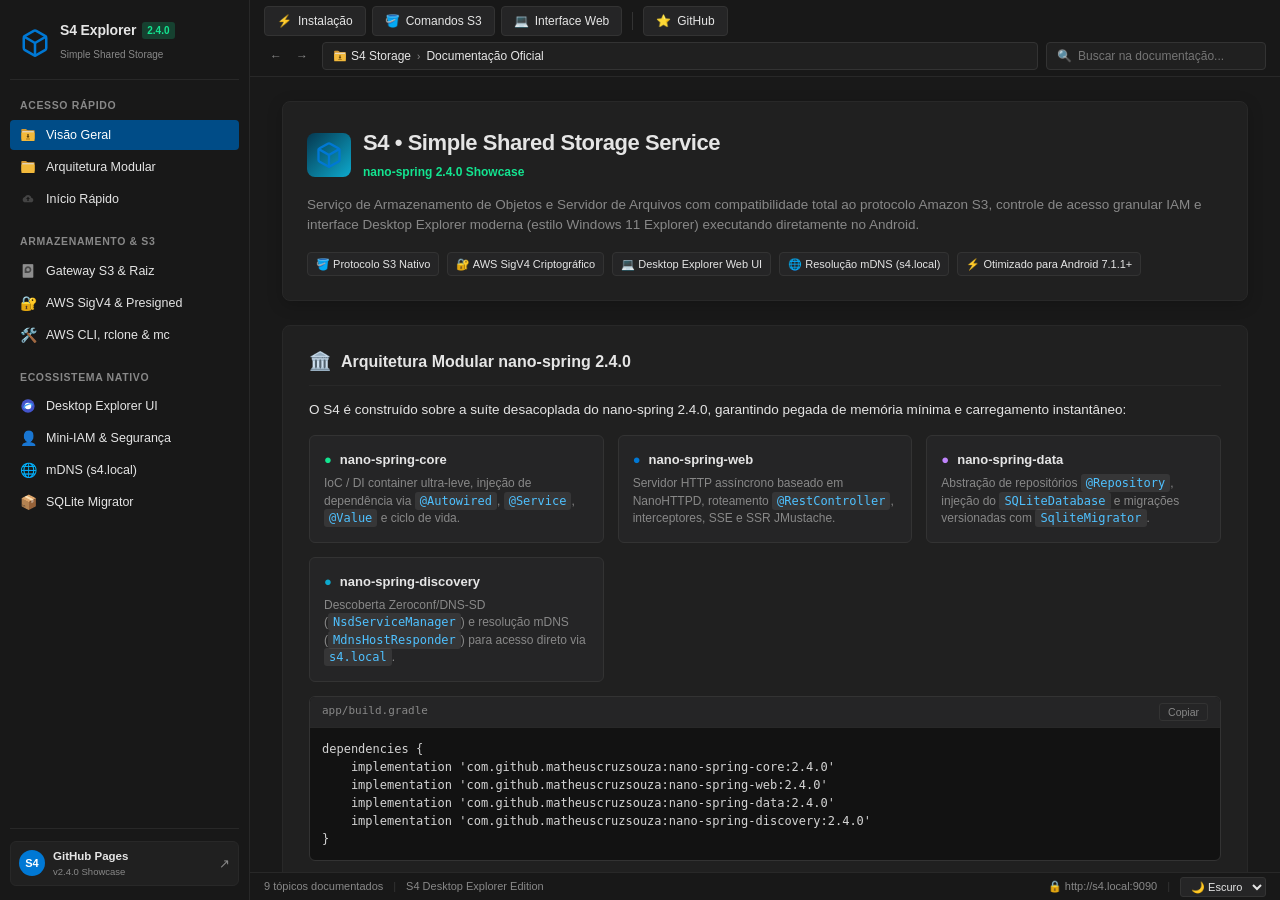
==== commit b03f90d5: "feat: padronizar identidade visual com ícone do cubo 3D na interface web e android - Atualiza o favi" ====
--- a/docs/index.html
+++ b/docs/index.html
@@ -1,1150 +1,1371 @@
 <!DOCTYPE html>
-<html lang="pt-BR" class="dark">
+<html lang="pt-BR" data-theme="dark">
 <head>
-  <meta charset="UTF-8">
-  <meta name="viewport" content="width=device-width, initial-scale=1.0">
-  <title>S4 • Simple Shared Storage Service | Documentação Oficial</title>
-  <link rel="icon" type="image/svg+xml" href="favicon.svg">
-  <link rel="alternate icon" href="favicon.ico">
-  <!-- Google Fonts: Inter & JetBrains Mono -->
-  <link rel="preconnect" href="https://fonts.googleapis.com">
-  <link rel="preconnect" href="https://fonts.gstatic.com" crossorigin>
-  <link href="https://fonts.googleapis.com/css2?family=Inter:wght@300;400;500;600;700;800&family=JetBrains+Mono:wght@400;500;700&display=swap" rel="stylesheet">
-  
-  <style>
-    :root {
-      --bg-canvas: #0f141c;
-      --bg-sidebar: #141b24;
-      --bg-card: #182230;
-      --bg-card-hover: #1f2b3c;
-      --border-color: #243042;
-      --border-subtle: #1c2635;
-      --primary: #0078d4;
-      --primary-hover: #1084d9;
-      --primary-glow: rgba(0, 120, 212, 0.25);
-      --accent-s3: #f77a58;
-      --accent-spring: #13e490;
-      --accent-cyan: #0da9cd;
-      --text-main: #f1f5f9;
-      --text-secondary: #94a3b8;
-      --text-muted: #64748b;
-      --code-bg: #090d13;
-      --sidebar-width: 290px;
-    }
-
-    * {
-      box-sizing: border-box;
-      margin: 0;
-      padding: 0;
-    }
-
-    body {
-      font-family: 'Inter', -apple-system, BlinkMacSystemFont, "Segoe UI", Roboto, sans-serif;
-      background-color: var(--bg-canvas);
-      color: var(--text-main);
-      line-height: 1.6;
-      display: flex;
-      min-height: 100vh;
-      overflow-x: hidden;
-    }
-
-    /* Scrollbar */
-    ::-webkit-scrollbar {
-      width: 8px;
-      height: 8px;
-    }
-    ::-webkit-scrollbar-track {
-      background: var(--bg-canvas);
-    }
-    ::-webkit-scrollbar-thumb {
-      background: var(--border-color);
-      border-radius: 4px;
-    }
-    ::-webkit-scrollbar-thumb:hover {
-      background: var(--text-muted);
-    }
-
-    /* Sidebar Navigation */
-    aside.sidebar {
-      width: var(--sidebar-width);
-      background-color: var(--bg-sidebar);
-      border-right: 1px solid var(--border-color);
-      height: 100vh;
-      position: sticky;
-      top: 0;
-      display: flex;
-      flex-direction: column;
-      flex-shrink: 0;
-      z-index: 100;
-    }
-
-    .sidebar-header {
-      padding: 24px 20px 16px;
-      border-bottom: 1px solid var(--border-subtle);
-      display: flex;
-      align-items: center;
-      gap: 12px;
-    }
-
-    .sidebar-brand-icon {
-      width: 38px;
-      height: 38px;
-      border-radius: 8px;
-      display: flex;
-      align-items: center;
-      justify-content: center;
-      background: linear-gradient(135deg, #053850, #0da9cd);
-      box-shadow: 0 4px 12px rgba(13, 169, 205, 0.3);
-    }
-
-    .sidebar-brand-title {
-      font-weight: 700;
-      font-size: 1.15rem;
-      letter-spacing: -0.02em;
-      color: #fff;
-    }
-
-    .sidebar-brand-badge {
-      font-size: 0.68rem;
-      padding: 2px 6px;
-      border-radius: 4px;
-      background: rgba(19, 228, 144, 0.15);
-      color: var(--accent-spring);
-      font-weight: 600;
-      margin-left: 6px;
-    }
-
-    .sidebar-search {
-      padding: 16px 20px 8px;
-    }
-
-    .search-input {
-      width: 100%;
-      background: var(--code-bg);
-      border: 1px solid var(--border-color);
-      color: var(--text-main);
-      padding: 8px 12px;
-      border-radius: 6px;
-      font-size: 0.85rem;
-      outline: none;
-      transition: all 0.2s ease;
-    }
-
-    .search-input:focus {
-      border-color: var(--primary);
-      box-shadow: 0 0 0 3px var(--primary-glow);
-    }
-
-    .sidebar-nav {
-      flex: 1;
-      overflow-y: auto;
-      padding: 12px 14px 24px;
-    }
-
-    .nav-section-title {
-      font-size: 0.72rem;
-      font-weight: 700;
-      text-transform: uppercase;
-      letter-spacing: 0.08em;
-      color: var(--text-muted);
-      margin: 16px 10px 8px;
-    }
-
-    .nav-list {
-      list-style: none;
-    }
-
-    .nav-item {
-      margin-bottom: 2px;
-    }
-
-    .nav-link {
-      display: flex;
-      align-items: center;
-      padding: 8px 12px;
-      border-radius: 6px;
-      font-size: 0.88rem;
-      color: var(--text-secondary);
-      text-decoration: none;
-      transition: all 0.15s ease;
-      font-weight: 500;
-      gap: 10px;
-    }
-
-    .nav-link:hover {
-      color: #fff;
-      background-color: var(--bg-card);
-    }
-
-    .nav-link.active {
-      color: #fff;
-      background-color: var(--primary);
-      box-shadow: 0 2px 8px var(--primary-glow);
-    }
-
-    .nav-link svg {
-      width: 16px;
-      height: 16px;
-      opacity: 0.8;
-      flex-shrink: 0;
-    }
-
-    .sidebar-footer {
-      padding: 14px 20px;
-      border-top: 1px solid var(--border-subtle);
-      font-size: 0.8rem;
-      color: var(--text-muted);
-      display: flex;
-      justify-content: space-between;
-      align-items: center;
-    }
-
-    .sidebar-footer a {
-      color: var(--text-secondary);
-      text-decoration: none;
-      transition: color 0.2s;
-    }
-
-    .sidebar-footer a:hover {
-      color: var(--accent-spring);
-    }
-
-    /* Main Content Area */
-    main.content {
-      flex: 1;
-      max-width: 1100px;
-      padding: 40px 60px 100px;
-      margin: 0 auto;
-    }
-
-    /* Top Bar Mobile */
-    .mobile-header {
-      display: none;
-      background: var(--bg-sidebar);
-      border-bottom: 1px solid var(--border-color);
-      padding: 14px 20px;
-      position: sticky;
-      top: 0;
-      z-index: 99;
-      justify-content: space-between;
-      align-items: center;
-    }
-
-    /* Hero Section */
-    .hero {
-      padding: 30px 0 50px;
-      border-bottom: 1px solid var(--border-color);
-      margin-bottom: 40px;
-    }
-
-    .badge-pill {
-      display: inline-flex;
-      align-items: center;
-      gap: 6px;
-      padding: 4px 12px;
-      background: rgba(0, 120, 212, 0.12);
-      border: 1px solid rgba(0, 120, 212, 0.3);
-      border-radius: 999px;
-      font-size: 0.82rem;
-      font-weight: 600;
-      color: #60a5fa;
-      margin-bottom: 18px;
-    }
-
-    .hero-title {
-      font-size: 2.8rem;
-      font-weight: 800;
-      letter-spacing: -0.03em;
-      line-height: 1.15;
-      margin-bottom: 16px;
-      background: linear-gradient(135deg, #ffffff 40%, #94a3b8 100%);
-      -webkit-background-clip: text;
-      -webkit-text-fill-color: transparent;
-    }
-
-    .hero-subtitle {
-      font-size: 1.2rem;
-      color: var(--text-secondary);
-      max-width: 820px;
-      margin-bottom: 28px;
-      font-weight: 400;
-    }
-
-    .hero-actions {
-      display: flex;
-      flex-wrap: wrap;
-      gap: 12px;
-    }
-
-    .btn {
-      display: inline-flex;
-      align-items: center;
-      gap: 8px;
-      padding: 10px 20px;
-      border-radius: 8px;
-      font-size: 0.92rem;
-      font-weight: 600;
-      text-decoration: none;
-      transition: all 0.2s ease;
-      cursor: pointer;
-      border: 1px solid transparent;
-    }
-
-    .btn-primary {
-      background: var(--primary);
-      color: #fff;
-      box-shadow: 0 4px 14px var(--primary-glow);
-    }
-
-    .btn-primary:hover {
-      background: var(--primary-hover);
-      transform: translateY(-1px);
-    }
-
-    .btn-secondary {
-      background: var(--bg-card);
-      color: var(--text-main);
-      border-color: var(--border-color);
-    }
-
-    .btn-secondary:hover {
-      background: var(--bg-card-hover);
-      border-color: var(--text-muted);
-    }
-
-    /* Cards Grid */
-    .grid-2 {
-      display: grid;
-      grid-template-columns: repeat(auto-fit, minmax(320px, 1fr));
-      gap: 20px;
-      margin: 24px 0 36px;
-    }
-
-    .grid-3 {
-      display: grid;
-      grid-template-columns: repeat(auto-fit, minmax(260px, 1fr));
-      gap: 20px;
-      margin: 24px 0 36px;
-    }
-
-    .card {
-      background: var(--bg-card);
-      border: 1px solid var(--border-color);
-      border-radius: 12px;
-      padding: 24px;
-      transition: all 0.25s ease;
-      position: relative;
-      overflow: hidden;
-    }
-
-    .card:hover {
-      border-color: var(--primary);
-      box-shadow: 0 8px 24px rgba(0, 0, 0, 0.4);
-      transform: translateY(-2px);
-    }
-
-    .card-icon {
-      width: 44px;
-      height: 44px;
-      border-radius: 10px;
-      display: flex;
-      align-items: center;
-      justify-content: center;
-      margin-bottom: 16px;
-      font-size: 1.3rem;
-    }
-
-    .card-title {
-      font-size: 1.15rem;
-      font-weight: 700;
-      margin-bottom: 8px;
-      color: #fff;
-    }
-
-    .card-desc {
-      font-size: 0.9rem;
-      color: var(--text-secondary);
-      line-height: 1.5;
-    }
-
-    /* Sections */
-    section.doc-section {
-      padding-top: 60px;
-      margin-bottom: 60px;
-      border-bottom: 1px solid var(--border-subtle);
-      padding-bottom: 50px;
-    }
-
-    section.doc-section:last-of-type {
-      border-bottom: none;
-    }
-
-    .section-title {
-      font-size: 1.85rem;
-      font-weight: 800;
-      letter-spacing: -0.02em;
-      margin-bottom: 14px;
-      color: #fff;
-      display: flex;
-      align-items: center;
-      gap: 12px;
-    }
-
-    .section-desc {
-      font-size: 1.05rem;
-      color: var(--text-secondary);
-      margin-bottom: 24px;
-    }
-
-    h3.sub-title {
-      font-size: 1.3rem;
-      font-weight: 700;
-      margin: 32px 0 14px;
-      color: #e2e8f0;
-      letter-spacing: -0.01em;
-    }
-
-    p {
-      margin-bottom: 16px;
-      color: #cbd5e1;
-    }
-
-    /* Code Blocks */
-    .code-wrapper {
-      margin: 18px 0 24px;
-      border-radius: 10px;
-      overflow: hidden;
-      border: 1px solid var(--border-color);
-      background: var(--code-bg);
-      box-shadow: 0 4px 16px rgba(0, 0, 0, 0.3);
-    }
-
-    .code-header {
-      background: #141a24;
-      padding: 8px 16px;
-      display: flex;
-      justify-content: space-between;
-      align-items: center;
-      border-bottom: 1px solid var(--border-subtle);
-      font-size: 0.78rem;
-      font-family: 'JetBrains Mono', monospace;
-      color: var(--text-muted);
-    }
-
-    .copy-btn {
-      background: transparent;
-      border: 1px solid var(--border-color);
-      color: var(--text-secondary);
-      padding: 3px 10px;
-      border-radius: 4px;
-      cursor: pointer;
-      font-size: 0.75rem;
-      font-family: 'Inter', sans-serif;
-      transition: all 0.15s ease;
-    }
-
-    .copy-btn:hover {
-      background: var(--primary);
-      color: #fff;
-      border-color: var(--primary);
-    }
-
-    pre code {
-      display: block;
-      padding: 16px;
-      overflow-x: auto;
-      font-family: 'JetBrains Mono', monospace;
-      font-size: 0.88rem;
-      line-height: 1.55;
-      color: #e2e8f0;
-    }
-
-    code:not(pre code) {
-      font-family: 'JetBrains Mono', monospace;
-      font-size: 0.85em;
-      background: rgba(255, 255, 255, 0.08);
-      padding: 2px 6px;
-      border-radius: 4px;
-      color: #38bdf8;
-    }
-
-    /* Tables */
-    .table-container {
-      width: 100%;
-      overflow-x: auto;
-      margin: 20px 0 30px;
-      border: 1px solid var(--border-color);
-      border-radius: 10px;
-      background: var(--bg-card);
-    }
-
-    table {
-      width: 100%;
-      border-collapse: collapse;
-      text-align: left;
-      font-size: 0.9rem;
-    }
-
-    th {
-      background: #131c26;
-      padding: 14px 18px;
-      font-weight: 700;
-      color: #e2e8f0;
-      border-bottom: 1px solid var(--border-color);
-      font-size: 0.82rem;
-      text-transform: uppercase;
-      letter-spacing: 0.05em;
-    }
-
-    td {
-      padding: 12px 18px;
-      border-bottom: 1px solid var(--border-subtle);
-      color: var(--text-secondary);
-    }
-
-    tr:last-child td {
-      border-bottom: none;
-    }
-
-    tr:hover td {
-      background: rgba(255, 255, 255, 0.02);
-      color: #fff;
-    }
-
-    /* Callout / Alert Box */
-    .alert {
-      border-left: 4px solid var(--primary);
-      background: rgba(0, 120, 212, 0.08);
-      border-radius: 0 8px 8px 0;
-      padding: 16px 20px;
-      margin: 20px 0 28px;
-      display: flex;
-      gap: 14px;
-      align-items: flex-start;
-    }
-
-    .alert-s3 {
-      border-left-color: var(--accent-s3);
-      background: rgba(247, 122, 88, 0.08);
-    }
-
-    .alert-spring {
-      border-left-color: var(--accent-spring);
-      background: rgba(19, 228, 144, 0.08);
-    }
-
-    .alert-icon {
-      font-size: 1.3rem;
-      line-height: 1;
-      flex-shrink: 0;
-      margin-top: 2px;
-    }
-
-    .alert-content {
-      font-size: 0.92rem;
-      color: #e2e8f0;
-    }
-
-    .alert-content p:last-child {
-      margin-bottom: 0;
-    }
-
-    /* Responsive */
-    @media (max-width: 960px) {
-      aside.sidebar {
-        position: fixed;
-        left: -100%;
-        transition: left 0.3s ease;
-      }
-      aside.sidebar.open {
-        left: 0;
-      }
-      .mobile-header {
-        display: flex;
-      }
-      main.content {
-        padding: 30px 20px 80px;
-      }
-      .hero-title {
-        font-size: 2.2rem;
-      }
-    }
-  </style>
+    <meta charset="utf-8">
+    <meta name="viewport" content="width=device-width, initial-scale=1.0">
+    <title>S4 • Simple Shared Storage Service | Documentação Oficial</title>
+    <link rel="icon" type="image/svg+xml" href="favicon.svg">
+    <link rel="alternate icon" href="favicon.ico">
+
+    <style>
+        /* ============================================================
+           S4 DESKTOP EXPLORER - THEME & LAYOUT ENGINE (WINDOWS 11 STYLE)
+           ============================================================ */
+        :root {
+            --win-bg: #191919;
+            --win-sidebar: #181818;
+            --win-surface: #202020;
+            --win-surface-alt: #252526;
+            --win-border: #282828;
+            --win-border-light: #333333;
+            --win-hover: #262626;
+            --win-active: #004C87;
+            --win-blue: #0078D4;
+            --win-blue-hover: #1084D9;
+            --win-text: #E5E5E5;
+            --win-text-muted: #888888;
+            --win-code-bg: #121212;
+            --win-accent-s3: #F77A58;
+            --win-accent-spring: #13E490;
+        }
+
+        [data-theme="light"] {
+            --win-bg: #F3F3F3;
+            --win-sidebar: #EEEEEE;
+            --win-surface: #FFFFFF;
+            --win-surface-alt: #FAFAFA;
+            --win-border: #E0E0E0;
+            --win-border-light: #D5D5D5;
+            --win-hover: #E5E5E5;
+            --win-active: #CDE6F7;
+            --win-blue: #0067B8;
+            --win-blue-hover: #005A9E;
+            --win-text: #1F1F1F;
+            --win-text-muted: #666666;
+            --win-code-bg: #EAEAEA;
+        }
+
+        * {
+            box-sizing: border-box;
+            margin: 0;
+            padding: 0;
+        }
+
+        body {
+            background-color: var(--win-bg);
+            color: var(--win-text);
+            font-family: -apple-system, BlinkMacSystemFont, "Segoe UI", Roboto, "Helvetica Neue", Arial, sans-serif;
+            line-height: 1.5;
+            -webkit-font-smoothing: antialiased;
+            overflow: hidden;
+            width: 100vw;
+            height: 100vh;
+        }
+
+        /* Desktop Layout Container */
+        .s4-desktop-window {
+            display: flex;
+            flex-direction: row;
+            width: 100vw;
+            height: 100vh;
+            background: var(--win-bg);
+            color: var(--win-text);
+            overflow: hidden;
+        }
+
+        /* Sidebar Desktop Navigation */
+        .s4-sidebar {
+            width: 250px;
+            min-width: 230px;
+            background: var(--win-sidebar);
+            border-right: 1px solid var(--win-border);
+            display: flex;
+            flex-direction: column;
+            padding: 14px 10px;
+            user-select: none;
+            overflow-y: auto;
+            flex-shrink: 0;
+        }
+
+        .s4-brand-header {
+            display: flex;
+            align-items: center;
+            gap: 10px;
+            padding: 6px 10px 14px;
+            border-bottom: 1px solid var(--win-border);
+            margin-bottom: 12px;
+        }
+
+        .s4-brand-icon {
+            width: 30px;
+            height: 30px;
+            flex-shrink: 0;
+        }
+
+        .s4-brand-title {
+            font-size: 14px;
+            font-weight: 700;
+            color: var(--win-text);
+            letter-spacing: -0.01em;
+        }
+
+        .s4-brand-badge {
+            font-size: 10px;
+            padding: 1px 5px;
+            border-radius: 3px;
+            background: rgba(19, 228, 144, 0.2);
+            color: var(--win-accent-spring);
+            font-weight: 600;
+            margin-left: 6px;
+        }
+
+        .s4-sidebar-section {
+            display: flex;
+            flex-direction: column;
+            gap: 2px;
+            margin-bottom: 14px;
+        }
+
+        .s4-section-title {
+            font-size: 10.5px;
+            font-weight: 700;
+            color: var(--win-text-muted);
+            letter-spacing: 0.06em;
+            padding: 6px 10px 4px;
+            text-transform: uppercase;
+        }
+
+        .s4-nav-list {
+            display: flex;
+            flex-direction: column;
+            gap: 2px;
+        }
+
+        .s4-nav-item {
+            display: flex;
+            align-items: center;
+            gap: 10px;
+            padding: 7px 10px;
+            border-radius: 4px;
+            color: var(--win-text);
+            text-decoration: none;
+            font-size: 12.5px;
+            font-weight: 400;
+            transition: background 0.12s ease;
+            cursor: pointer;
+            border: none;
+            background: transparent;
+            text-align: left;
+            width: 100%;
+        }
+
+        .s4-nav-item:hover {
+            background: var(--win-hover);
+            color: #FFFFFF;
+        }
+
+        [data-theme="light"] .s4-nav-item:hover {
+            color: #000000;
+        }
+
+        .s4-nav-item.active {
+            background: var(--win-active);
+            color: #FFFFFF;
+            font-weight: 500;
+        }
+
+        [data-theme="light"] .s4-nav-item.active {
+            color: #004C87;
+        }
+
+        .s4-nav-icon {
+            display: flex;
+            align-items: center;
+            justify-content: center;
+            width: 16px;
+            height: 16px;
+            flex-shrink: 0;
+            font-size: 14px;
+        }
+
+        .s4-nav-icon img {
+            width: 100%;
+            height: 100%;
+            object-fit: contain;
+            display: block;
+        }
+
+        .s4-sidebar-footer {
+            margin-top: auto;
+            padding-top: 12px;
+            border-top: 1px solid var(--win-border);
+        }
+
+        .s4-user-pill {
+            display: flex;
+            align-items: center;
+            gap: 8px;
+            padding: 6px 8px;
+            background: var(--win-surface);
+            border-radius: 6px;
+            border: 1px solid var(--win-border);
+        }
+
+        .s4-user-avatar {
+            width: 26px;
+            height: 26px;
+            border-radius: 50%;
+            background: var(--win-blue);
+            color: #FFFFFF;
+            font-size: 11px;
+            font-weight: bold;
+            display: flex;
+            align-items: center;
+            justify-content: center;
+        }
+
+        .s4-user-info {
+            flex: 1;
+            overflow: hidden;
+            display: flex;
+            flex-direction: column;
+        }
+
+        .s4-user-name {
+            font-size: 11.5px;
+            font-weight: 600;
+            white-space: nowrap;
+            overflow: hidden;
+            text-overflow: ellipsis;
+        }
+
+        .s4-user-role {
+            font-size: 9.5px;
+            color: var(--win-text-muted);
+        }
+
+        /* Main Explorer Workspace */
+        .s4-main-workspace {
+            flex: 1;
+            display: flex;
+            flex-direction: column;
+            height: 100vh;
+            overflow: hidden;
+            background: var(--win-bg);
+            position: relative;
+        }
+
+        /* Windows OS Command Bar & Address Bar */
+        .win-os-toolbar {
+            display: flex;
+            flex-direction: column;
+            background: var(--win-sidebar);
+            border-bottom: 1px solid var(--win-border);
+            padding: 6px 14px;
+            gap: 6px;
+        }
+
+        .win-command-bar {
+            display: flex;
+            align-items: center;
+            gap: 6px;
+            flex-wrap: wrap;
+        }
+
+        .win-command-btn {
+            display: inline-flex;
+            align-items: center;
+            gap: 6px;
+            background: var(--win-surface-alt);
+            border: 1px solid var(--win-border-light);
+            border-radius: 4px;
+            padding: 5px 12px;
+            font-size: 12px;
+            font-weight: 500;
+            color: var(--win-text);
+            cursor: pointer;
+            transition: all 0.12s ease;
+            text-decoration: none;
+        }
+
+        .win-command-btn:hover {
+            background: var(--win-hover);
+            border-color: #555;
+            color: #fff;
+        }
+
+        [data-theme="light"] .win-command-btn:hover {
+            color: #000;
+        }
+
+        .win-command-sep {
+            width: 1px;
+            height: 18px;
+            background: var(--win-border-light);
+            margin: 0 4px;
+        }
+
+        /* Address Bar & Search */
+        .win-address-bar-row {
+            display: flex;
+            align-items: center;
+            gap: 8px;
+        }
+
+        .win-nav-arrows {
+            display: flex;
+            gap: 2px;
+        }
+
+        .win-nav-btn {
+            background: transparent;
+            border: none;
+            color: var(--win-text-muted);
+            padding: 4px 6px;
+            border-radius: 4px;
+            cursor: pointer;
+            font-size: 12px;
+        }
+
+        .win-nav-btn:hover {
+            background: var(--win-hover);
+            color: var(--win-text);
+        }
+
+        .win-breadcrumb-bar {
+            flex: 1;
+            display: flex;
+            align-items: center;
+            gap: 6px;
+            background: var(--win-surface);
+            border: 1px solid var(--win-border-light);
+            border-radius: 4px;
+            padding: 4px 10px;
+            font-size: 12px;
+            color: var(--win-text);
+        }
+
+        .win-crumb-part {
+            display: flex;
+            align-items: center;
+            gap: 4px;
+            color: var(--win-text);
+            font-weight: 500;
+        }
+
+        .win-crumb-sep {
+            color: var(--win-text-muted);
+            font-size: 10px;
+        }
+
+        .win-search-box {
+            width: 220px;
+            display: flex;
+            align-items: center;
+            background: var(--win-surface);
+            border: 1px solid var(--win-border-light);
+            border-radius: 4px;
+            padding: 4px 10px;
+            gap: 6px;
+        }
+
+        .win-search-input {
+            width: 100%;
+            background: transparent;
+            border: none;
+            color: var(--win-text);
+            font-size: 12px;
+            outline: none;
+        }
+
+        /* Explorer Canvas & Reading Area */
+        .s4-explorer-canvas {
+            flex: 1;
+            overflow-y: auto;
+            padding: 24px 32px 60px;
+            background: var(--win-bg);
+            scroll-behavior: smooth;
+        }
+
+        .doc-container {
+            max-width: 980px;
+            margin: 0 auto;
+        }
+
+        /* Hero Banner in Explorer */
+        .explorer-banner {
+            background: var(--win-surface);
+            border: 1px solid var(--win-border);
+            border-radius: 8px;
+            padding: 24px;
+            margin-bottom: 24px;
+            box-shadow: 0 4px 16px rgba(0,0,0,0.2);
+            position: relative;
+        }
+
+        .banner-header {
+            display: flex;
+            align-items: center;
+            gap: 12px;
+            margin-bottom: 12px;
+        }
+
+        .banner-icon {
+            width: 44px;
+            height: 44px;
+            border-radius: 8px;
+            background: linear-gradient(135deg, #053850, #0da9cd);
+            display: flex;
+            align-items: center;
+            justify-content: center;
+            flex-shrink: 0;
+        }
+
+        .banner-title {
+            font-size: 22px;
+            font-weight: 700;
+            color: var(--win-text);
+            letter-spacing: -0.02em;
+        }
+
+        .banner-desc {
+            font-size: 13.5px;
+            color: var(--win-text-muted);
+            line-height: 1.5;
+            margin-bottom: 16px;
+        }
+
+        .banner-tags {
+            display: flex;
+            flex-wrap: wrap;
+            gap: 8px;
+        }
+
+        .win-tag {
+            font-size: 11px;
+            padding: 3px 8px;
+            border-radius: 4px;
+            background: var(--win-surface-alt);
+            border: 1px solid var(--win-border-light);
+            color: var(--win-text);
+        }
+
+        /* Content Sections */
+        .doc-section {
+            background: var(--win-surface);
+            border: 1px solid var(--win-border);
+            border-radius: 8px;
+            padding: 22px 26px;
+            margin-bottom: 20px;
+        }
+
+        .section-header {
+            display: flex;
+            align-items: center;
+            gap: 10px;
+            margin-bottom: 14px;
+            border-bottom: 1px solid var(--win-border);
+            padding-bottom: 10px;
+        }
+
+        .section-icon {
+            font-size: 18px;
+        }
+
+        .section-title {
+            font-size: 16px;
+            font-weight: 700;
+            color: var(--win-text);
+        }
+
+        p {
+            font-size: 13.5px;
+            color: var(--win-text);
+            margin-bottom: 12px;
+            line-height: 1.55;
+        }
+
+        h3.sub-title {
+            font-size: 14px;
+            font-weight: 600;
+            color: var(--win-text);
+            margin: 18px 0 10px;
+        }
+
+        /* Cards inside Explorer */
+        .grid-2 {
+            display: grid;
+            grid-template-columns: repeat(auto-fit, minmax(280px, 1fr));
+            gap: 14px;
+            margin: 14px 0;
+        }
+
+        .grid-3 {
+            display: grid;
+            grid-template-columns: repeat(auto-fit, minmax(220px, 1fr));
+            gap: 14px;
+            margin: 14px 0;
+        }
+
+        .win-card {
+            background: var(--win-surface-alt);
+            border: 1px solid var(--win-border-light);
+            border-radius: 6px;
+            padding: 14px;
+            transition: all 0.12s ease;
+        }
+
+        .win-card:hover {
+            border-color: var(--win-blue);
+            background: var(--win-hover);
+        }
+
+        .win-card-title {
+            font-size: 13px;
+            font-weight: 600;
+            margin-bottom: 6px;
+            color: var(--win-text);
+            display: flex;
+            align-items: center;
+            gap: 8px;
+        }
+
+        .win-card-desc {
+            font-size: 12px;
+            color: var(--win-text-muted);
+            line-height: 1.45;
+        }
+
+        /* Code Blocks (Windows Terminal Dark Style) */
+        .code-box {
+            background: var(--win-code-bg);
+            border: 1px solid var(--win-border-light);
+            border-radius: 6px;
+            margin: 12px 0 16px;
+            overflow: hidden;
+            font-family: 'JetBrains Mono', Consolas, Monaco, monospace;
+        }
+
+        .code-box-header {
+            background: var(--win-surface-alt);
+            border-bottom: 1px solid var(--win-border);
+            padding: 6px 12px;
+            display: flex;
+            justify-content: space-between;
+            align-items: center;
+            font-size: 11px;
+            color: var(--win-text-muted);
+        }
+
+        .copy-btn {
+            background: transparent;
+            border: 1px solid var(--win-border-light);
+            color: var(--win-text-muted);
+            padding: 2px 8px;
+            border-radius: 3px;
+            font-size: 10.5px;
+            cursor: pointer;
+            transition: all 0.12s ease;
+        }
+
+        .copy-btn:hover {
+            background: var(--win-blue);
+            color: #fff;
+            border-color: var(--win-blue);
+        }
+
+        pre code {
+            display: block;
+            padding: 12px;
+            font-size: 12px;
+            color: #D4D4D4;
+            overflow-x: auto;
+            line-height: 1.5;
+        }
+
+        code:not(pre code) {
+            font-family: Consolas, Monaco, monospace;
+            font-size: 12px;
+            background: rgba(255, 255, 255, 0.08);
+            padding: 2px 5px;
+            border-radius: 3px;
+            color: #4FC1FF;
+        }
+
+        /* Tables (Windows Explorer Detail View Style) */
+        .table-wrapper {
+            width: 100%;
+            overflow-x: auto;
+            border: 1px solid var(--win-border-light);
+            border-radius: 6px;
+            margin: 14px 0 18px;
+            background: var(--win-surface-alt);
+        }
+
+        table {
+            width: 100%;
+            border-collapse: collapse;
+            font-size: 12.5px;
+            text-align: left;
+        }
+
+        th {
+            background: var(--win-surface);
+            padding: 8px 12px;
+            font-weight: 600;
+            color: var(--win-text-muted);
+            border-bottom: 1px solid var(--win-border-light);
+            font-size: 11px;
+            text-transform: uppercase;
+        }
+
+        td {
+            padding: 8px 12px;
+            border-bottom: 1px solid var(--win-border);
+            color: var(--win-text);
+        }
+
+        tr:last-child td {
+            border-bottom: none;
+        }
+
+        tr:hover td {
+            background: var(--win-hover);
+        }
+
+        /* Alerts & Callouts */
+        .win-alert {
+            display: flex;
+            gap: 10px;
+            padding: 12px 14px;
+            background: var(--win-surface-alt);
+            border-left: 3px solid var(--win-blue);
+            border-radius: 0 6px 6px 0;
+            margin: 14px 0;
+            font-size: 12.5px;
+        }
+
+        .win-alert-s3 {
+            border-left-color: var(--win-accent-s3);
+        }
+
+        .win-alert-spring {
+            border-left-color: var(--win-accent-spring);
+        }
+
+        /* Bottom Taskbar / Status Bar */
+        .s4-statusbar {
+            height: 28px;
+            min-height: 28px;
+            background: var(--win-sidebar);
+            border-top: 1px solid var(--win-border);
+            display: flex;
+            align-items: center;
+            justify-content: space-between;
+            padding: 0 14px;
+            font-size: 11px;
+            color: var(--win-text-muted);
+            user-select: none;
+        }
+
+        .s4-status-left, .s4-status-right {
+            display: flex;
+            align-items: center;
+            gap: 10px;
+        }
+
+        .s4-status-sep {
+            color: var(--win-border-light);
+        }
+
+        .s4-theme-select {
+            background: var(--win-surface-alt);
+            border: 1px solid var(--win-border-light);
+            color: var(--win-text);
+            font-size: 11px;
+            padding: 2px 6px;
+            border-radius: 3px;
+            cursor: pointer;
+            outline: none;
+        }
+
+        /* Mobile Adjustments */
+        @media (max-width: 768px) {
+            .s4-sidebar {
+                display: none;
+                position: fixed;
+                left: 0;
+                top: 0;
+                bottom: 0;
+                z-index: 1000;
+                width: 260px;
+                box-shadow: 2px 0 16px rgba(0,0,0,0.5);
+            }
+            .s4-sidebar.open {
+                display: flex;
+            }
+            .s4-explorer-canvas {
+                padding: 14px;
+            }
+            .win-search-box {
+                display: none;
+            }
+            .mobile-menu-toggle {
+                display: inline-block !important;
+            }
+        }
+
+        .mobile-menu-toggle {
+            display: none;
+        }
+    </style>
 </head>
 <body>
 
-  <!-- Header Mobile -->
-  <div class="mobile-header">
-    <div style="display: flex; align-items: center; gap: 10px;">
-      <div class="sidebar-brand-icon" style="width: 32px; height: 32px;">
-        <svg width="20" height="20" viewBox="0 0 24 24" fill="none" stroke="#fff" stroke-width="2"><path d="M21 16V8a2 2 0 0 0-1-1.73l-7-4a2 2 0 0 0-2 0l-7 4A2 2 0 0 0 3 8v8a2 2 0 0 0 1 1.73l7 4a2 2 0 0 0 2 0l7-4A2 2 0 0 0 21 16z"/></svg>
-      </div>
-      <strong style="font-size: 1.05rem;">S4 Storage</strong>
-    </div>
-    <button id="menuToggleBtn" class="btn btn-secondary" style="padding: 6px 12px; font-size: 0.85rem;">Menu ☰</button>
-  </div>
-
-  <!-- Sidebar -->
-  <aside class="sidebar" id="sidebar">
-    <div class="sidebar-header">
-      <div class="sidebar-brand-icon">
-        <svg width="22" height="22" viewBox="0 0 24 24" fill="none" stroke="#fff" stroke-width="2"><path d="M21 16V8a2 2 0 0 0-1-1.73l-7-4a2 2 0 0 0-2 0l-7 4A2 2 0 0 0 3 8v8a2 2 0 0 0 1 1.73l7 4a2 2 0 0 0 2 0l7-4A2 2 0 0 0 21 16z"/><polyline points="3.27 6.96 12 12.01 20.73 6.96"/><line x1="12" y1="22.08" x2="12" y2="12"/></svg>
-      </div>
-      <div>
-        <div style="display: flex; align-items: center;">
-          <span class="sidebar-brand-title">S4 Server</span>
-          <span class="sidebar-brand-badge">v2.4.0</span>
-        </div>
-        <span style="font-size: 0.72rem; color: var(--text-muted);">Android Cloud & S3 API</span>
-      </div>
-    </div>
-
-    <div class="sidebar-search">
-      <input type="text" id="searchInput" class="search-input" placeholder="Filtrar tópicos...">
-    </div>
-
-    <nav class="sidebar-nav">
-      <div class="nav-section-title">Início</div>
-      <ul class="nav-list">
-        <li class="nav-item"><a href="#intro" class="nav-link active"><span>🚀</span> Visão Geral</a></li>
-        <li class="nav-item"><a href="#architecture" class="nav-link"><span>🏛️</span> Arquitetura Modular</a></li>
-        <li class="nav-item"><a href="#quickstart" class="nav-link"><span>⚡</span> Início Rápido</a></li>
-      </ul>
-
-      <div class="nav-section-title">Armazenamento & S3</div>
-      <ul class="nav-list">
-        <li class="nav-item"><a href="#s3-gateway" class="nav-link"><span>🪣</span> Gateway S3 & Raiz</a></li>
-        <li class="nav-item"><a href="#sigv4" class="nav-link"><span>🔐</span> AWS SigV4 & Presigned</a></li>
-        <li class="nav-item"><a href="#s3-tools" class="nav-link"><span>🛠️</span> AWS CLI, rclone & mc</a></li>
-      </ul>
-
-      <div class="nav-section-title">Ecossistema & Recursos</div>
-      <ul class="nav-list">
-        <li class="nav-item"><a href="#desktop-explorer" class="nav-link"><span>💻</span> Desktop Explorer UI</a></li>
-        <li class="nav-item"><a href="#iam" class="nav-link"><span>👤</span> Mini-IAM & Segurança</a></li>
-        <li class="nav-item"><a href="#mdns" class="nav-link"><span>🌐</span> mDNS (s4.local)</a></li>
-        <li class="nav-item"><a href="#sqlite-migrations" class="nav-link"><span>📦</span> SQLite Migrator</a></li>
-      </ul>
-    </nav>
-
-    <div class="sidebar-footer">
-      <span>GitHub Pages</span>
-      <a href="https://github.com/matheuscruzsouza/AndroidServer" target="_blank" rel="noopener">Repositório ↗</a>
-    </div>
-  </aside>
-
-  <!-- Main Content -->
-  <main class="content">
-
-    <!-- Hero -->
-    <header class="hero" id="intro">
-      <div class="badge-pill">
-        <span style="color: var(--accent-spring);">●</span> nano-spring 2.4.0 Modular Showcase
-      </div>
-      <h1 class="hero-title">S4 • Simple Shared Storage Service</h1>
-      <p class="hero-subtitle">
-        Serviço de Armazenamento de Objetos e Servidor de Arquivos com compatibilidade total ao protocolo Amazon S3, controle de acesso granular IAM e interface Desktop Explorer moderna rodando diretamente no Android.
-      </p>
-
-      <div class="hero-actions">
-        <a href="#quickstart" class="btn btn-primary">Começar Agora</a>
-        <a href="#s3-tools" class="btn btn-secondary">Comandos AWS CLI</a>
-        <a href="https://github.com/matheuscruzsouza/AndroidServer" target="_blank" rel="noopener" class="btn btn-secondary">Ver no GitHub</a>
-      </div>
-    </header>
-
-    <!-- Overview Highlights Grid -->
-    <div class="grid-3">
-      <div class="card">
-        <div class="card-icon" style="background: rgba(247, 122, 88, 0.15); color: var(--accent-s3);">🪣</div>
-        <h3 class="card-title">Protocolo S3 Nativo</h3>
-        <p class="card-desc">Endpoints na raiz e alias <code>/s3</code>. Compatível com AWS CLI, MinIO Client, Cyberduck e rclone sem modificações.</p>
-      </div>
-      <div class="card">
-        <div class="card-icon" style="background: rgba(0, 120, 212, 0.15); color: #60a5fa;">💻</div>
-        <h3 class="card-title">Desktop Explorer</h3>
-        <p class="card-desc">Interface rica no estilo Windows 11 Explorer, com árvore de buckets, visualizador de PDFs/códigos e player de áudio/vídeo.</p>
-      </div>
-      <div class="card">
-        <div class="card-icon" style="background: rgba(19, 228, 144, 0.15); color: var(--accent-spring);">⚡</div>
-        <h3 class="card-title">Otimizado p/ Android</h3>
-        <p class="card-desc">Testado no Moto G4 Play (Android 7.1.1 API 25). Zero heap leak com streaming ponta a ponta e buffer circular.</p>
-      </div>
-    </div>
-
-    <!-- Section: Architecture -->
-    <section class="doc-section" id="architecture">
-      <h2 class="section-title">🏛️ Arquitetura Modular nano-spring 2.4.0</h2>
-      <p class="section-desc">
-        O S4 é construído sobre a arquitetura modular desacoplada do nano-spring 2.4.0, garantindo pegada de memória mínima e inicialização quase instantânea.
-      </p>
-
-      <div class="grid-2">
-        <div class="card">
-          <h4 style="color: var(--accent-spring); font-size: 1.05rem; margin-bottom: 8px;">📦 nano-spring-core</h4>
-          <p class="card-desc">IoC / DI container ultra-leve, injeção de dependência via <code>@Autowired</code>, <code>@Service</code>, <code>@Value</code>, ciclo de vida de componentes e mensageria interna.</p>
-        </div>
-        <div class="card">
-          <h4 style="color: #60a5fa; font-size: 1.05rem; margin-bottom: 8px;">🌐 nano-spring-web</h4>
-          <p class="card-desc">Servidor HTTP assíncrono baseado em NanoHTTPD, roteamento <code>@RestController</code>, interceptores de segurança, SSR JMustache e Server-Sent Events (SSE).</p>
-        </div>
-        <div class="card">
-          <h4 style="color: #c084fc; font-size: 1.05rem; margin-bottom: 8px;">🗄️ nano-spring-data</h4>
-          <p class="card-desc">Abstração de repositórios <code>@Repository</code>, injeção do <code>SQLiteDatabase</code> gerenciado e migrações versionadas estilo Flyway com <code>SqliteMigrator</code>.</p>
-        </div>
-        <div class="card">
-          <h4 style="color: var(--accent-cyan); font-size: 1.05rem; margin-bottom: 8px;">🔍 nano-spring-discovery</h4>
-          <p class="card-desc">Descoberta na rede local Zeroconf/DNS-SD (<code>NsdServiceManager</code>) e resolução nativa de Host mDNS (<code>MdnsHostResponder</code>) para acesso direto via <code>s4.local</code>.</p>
-        </div>
-      </div>
-
-      <div class="code-wrapper">
-        <div class="code-header">
-          <span>build.gradle (app)</span>
-          <button class="copy-btn" onclick="copyCode(this)">Copiar</button>
-        </div>
-        <pre><code>dependencies {
+    <div class="s4-desktop-window">
+        <!-- 1. LEFT EXPLORER SIDEBAR -->
+        <aside class="s4-sidebar" id="sidebar">
+            <div class="s4-brand-header">
+                <div class="s4-brand-icon">
+                    <img src="favicon.svg" alt="S4 Logo" style="width: 100%; height: 100%;" />
+                </div>
+                <div>
+                    <div style="display: flex; align-items: center;">
+                        <span class="s4-brand-title">S4 Explorer</span>
+                        <span class="s4-brand-badge">2.4.0</span>
+                    </div>
+                    <span style="font-size: 10px; color: var(--win-text-muted);">Simple Shared Storage</span>
+                </div>
+            </div>
+
+            <!-- SEÇÃO: ACESSO RÁPIDO -->
+            <div class="s4-sidebar-section">
+                <span class="s4-section-title">ACESSO RÁPIDO</span>
+                <nav class="s4-nav-list">
+                    <button class="s4-nav-item active" onclick="scrollToSection('sec-overview')">
+                        <span class="s4-nav-icon"><img src="icons/papirus/folder-root.svg" alt="Root"></span>
+                        <span>Visão Geral</span>
+                    </button>
+                    <button class="s4-nav-item" onclick="scrollToSection('sec-architecture')">
+                        <span class="s4-nav-icon"><img src="icons/papirus/folder.svg" alt="Folder"></span>
+                        <span>Arquitetura Modular</span>
+                    </button>
+                    <button class="s4-nav-item" onclick="scrollToSection('sec-quickstart')">
+                        <span class="s4-nav-icon"><img src="icons/papirus/upload.svg" alt="Quickstart"></span>
+                        <span>Início Rápido</span>
+                    </button>
+                </nav>
+            </div>
+
+            <!-- SEÇÃO: PROTOCOLO & STORAGE -->
+            <div class="s4-sidebar-section">
+                <span class="s4-section-title">ARMAZENAMENTO & S3</span>
+                <nav class="s4-nav-list">
+                    <button class="s4-nav-item" onclick="scrollToSection('sec-s3-gateway')">
+                        <span class="s4-nav-icon"><img src="icons/papirus/s3.svg" alt="S3"></span>
+                        <span>Gateway S3 & Raiz</span>
+                    </button>
+                    <button class="s4-nav-item" onclick="scrollToSection('sec-sigv4')">
+                        <span class="s4-nav-icon">🔐</span>
+                        <span>AWS SigV4 & Presigned</span>
+                    </button>
+                    <button class="s4-nav-item" onclick="scrollToSection('sec-s3-tools')">
+                        <span class="s4-nav-icon">🛠️</span>
+                        <span>AWS CLI, rclone & mc</span>
+                    </button>
+                </nav>
+            </div>
+
+            <!-- SEÇÃO: SERVIÇOS DO ECOSSISTEMA -->
+            <div class="s4-sidebar-section">
+                <span class="s4-section-title">ECOSSISTEMA NATIVO</span>
+                <nav class="s4-nav-list">
+                    <button class="s4-nav-item" onclick="scrollToSection('sec-desktop-ui')">
+                        <span class="s4-nav-icon"><img src="icons/papirus/web.svg" alt="Web"></span>
+                        <span>Desktop Explorer UI</span>
+                    </button>
+                    <button class="s4-nav-item" onclick="scrollToSection('sec-iam')">
+                        <span class="s4-nav-icon">👤</span>
+                        <span>Mini-IAM & Segurança</span>
+                    </button>
+                    <button class="s4-nav-item" onclick="scrollToSection('sec-mdns')">
+                        <span class="s4-nav-icon">🌐</span>
+                        <span>mDNS (s4.local)</span>
+                    </button>
+                    <button class="s4-nav-item" onclick="scrollToSection('sec-sqlite')">
+                        <span class="s4-nav-icon">📦</span>
+                        <span>SQLite Migrator</span>
+                    </button>
+                </nav>
+            </div>
+
+            <!-- FOOTER COM CONTA GESTOR -->
+            <div class="s4-sidebar-footer">
+                <div class="s4-user-pill">
+                    <div class="s4-user-avatar">S4</div>
+                    <div class="s4-user-info">
+                        <span class="s4-user-name">GitHub Pages</span>
+                        <span class="s4-user-role">v2.4.0 Showcase</span>
+                    </div>
+                    <a href="https://github.com/matheuscruzsouza/AndroidServer" target="_blank" rel="noopener" style="color: var(--win-text-muted); font-size: 13px; text-decoration: none;" title="Ver repositório">↗</a>
+                </div>
+            </div>
+        </aside>
+
+        <!-- 2. MAIN WORKSPACE -->
+        <main class="s4-main-workspace">
+            <!-- TOOLBAR COMMAND BAR & ADDRESS BAR -->
+            <header class="win-os-toolbar">
+                <div class="win-command-bar">
+                    <button class="mobile-menu-toggle win-command-btn" onclick="toggleSidebar()">
+                        <span>☰ Pastas</span>
+                    </button>
+                    <a href="#sec-quickstart" class="win-command-btn" onclick="scrollToSection('sec-quickstart')">
+                        <span class="win-cmd-icon">⚡</span>
+                        <span class="win-cmd-label">Instalação</span>
+                    </a>
+                    <a href="#sec-s3-tools" class="win-command-btn" onclick="scrollToSection('sec-s3-tools')">
+                        <span class="win-cmd-icon">🪣</span>
+                        <span class="win-cmd-label">Comandos S3</span>
+                    </a>
+                    <a href="#sec-desktop-ui" class="win-command-btn" onclick="scrollToSection('sec-desktop-ui')">
+                        <span class="win-cmd-icon">💻</span>
+                        <span class="win-cmd-label">Interface Web</span>
+                    </a>
+                    <div class="win-command-sep"></div>
+                    <a href="https://github.com/matheuscruzsouza/AndroidServer" target="_blank" rel="noopener" class="win-command-btn">
+                        <span class="win-cmd-icon">⭐</span>
+                        <span class="win-cmd-label">GitHub</span>
+                    </a>
+                </div>
+
+                <!-- ADDRESS BAR -->
+                <div class="win-address-bar-row">
+                    <div class="win-nav-arrows">
+                        <button class="win-nav-btn" onclick="window.history.back()" title="Voltar">←</button>
+                        <button class="win-nav-btn" onclick="window.history.forward()" title="Avançar">→</button>
+                    </div>
+                    <div class="win-breadcrumb-bar">
+                        <span class="win-crumb-part">
+                            <img src="icons/papirus/folder-root.svg" width="14" height="14" alt="Home">
+                            <span>S4 Storage</span>
+                        </span>
+                        <span class="win-crumb-sep">›</span>
+                        <span class="win-crumb-part" id="breadcrumbCurrent">Documentação Oficial</span>
+                    </div>
+                    <div class="win-search-box">
+                        <span style="font-size: 12px; color: var(--win-text-muted);">🔍</span>
+                        <input type="text" id="searchInput" class="win-search-input" placeholder="Buscar na documentação...">
+                    </div>
+                </div>
+            </header>
+
+            <!-- CANVAS AREA DE LEITURA -->
+            <div class="s4-explorer-canvas">
+                <div class="doc-container">
+
+                    <!-- HERO BANNER -->
+                    <div class="explorer-banner" id="sec-overview">
+                        <div class="banner-header">
+                            <div class="banner-icon">
+                                <img src="favicon.svg" alt="Logo" width="28" height="28">
+                            </div>
+                            <div>
+                                <h1 class="banner-title">S4 • Simple Shared Storage Service</h1>
+                                <span style="font-size: 12px; color: var(--win-accent-spring); font-weight: 600;">nano-spring 2.4.0 Showcase</span>
+                            </div>
+                        </div>
+                        <p class="banner-desc">
+                            Serviço de Armazenamento de Objetos e Servidor de Arquivos com compatibilidade total ao protocolo Amazon S3, controle de acesso granular IAM e interface Desktop Explorer moderna (estilo Windows 11 Explorer) executando diretamente no Android.
+                        </p>
+                        <div class="banner-tags">
+                            <span class="win-tag">🪣 Protocolo S3 Nativo</span>
+                            <span class="win-tag">🔐 AWS SigV4 Criptográfico</span>
+                            <span class="win-tag">💻 Desktop Explorer Web UI</span>
+                            <span class="win-tag">🌐 Resolução mDNS (s4.local)</span>
+                            <span class="win-tag">⚡ Otimizado para Android 7.1.1+</span>
+                        </div>
+                    </div>
+
+                    <!-- SEÇÃO: ARQUITETURA MODULAR -->
+                    <div class="doc-section" id="sec-architecture">
+                        <div class="section-header">
+                            <span class="section-icon">🏛️</span>
+                            <h2 class="section-title">Arquitetura Modular nano-spring 2.4.0</h2>
+                        </div>
+                        <p>O S4 é construído sobre a suíte desacoplada do nano-spring 2.4.0, garantindo pegada de memória mínima e carregamento instantâneo:</p>
+                        
+                        <div class="grid-2">
+                            <div class="win-card">
+                                <div class="win-card-title"><span style="color: var(--win-accent-spring);">●</span> nano-spring-core</div>
+                                <div class="win-card-desc">IoC / DI container ultra-leve, injeção de dependência via <code>@Autowired</code>, <code>@Service</code>, <code>@Value</code> e ciclo de vida.</div>
+                            </div>
+                            <div class="win-card">
+                                <div class="win-card-title"><span style="color: var(--win-blue);">●</span> nano-spring-web</div>
+                                <div class="win-card-desc">Servidor HTTP assíncrono baseado em NanoHTTPD, roteamento <code>@RestController</code>, interceptores, SSE e SSR JMustache.</div>
+                            </div>
+                            <div class="win-card">
+                                <div class="win-card-title"><span style="color: #c084fc;">●</span> nano-spring-data</div>
+                                <div class="win-card-desc">Abstração de repositórios <code>@Repository</code>, injeção do <code>SQLiteDatabase</code> e migrações versionadas com <code>SqliteMigrator</code>.</div>
+                            </div>
+                            <div class="win-card">
+                                <div class="win-card-title"><span style="color: #0da9cd;">●</span> nano-spring-discovery</div>
+                                <div class="win-card-desc">Descoberta Zeroconf/DNS-SD (<code>NsdServiceManager</code>) e resolução mDNS (<code>MdnsHostResponder</code>) para acesso direto via <code>s4.local</code>.</div>
+                            </div>
+                        </div>
+
+                        <div class="code-box">
+                            <div class="code-box-header">
+                                <span>app/build.gradle</span>
+                                <button class="copy-btn" onclick="copyCode(this)">Copiar</button>
+                            </div>
+                            <pre><code>dependencies {
     implementation 'com.github.matheuscruzsouza:nano-spring-core:2.4.0'
     implementation 'com.github.matheuscruzsouza:nano-spring-web:2.4.0'
     implementation 'com.github.matheuscruzsouza:nano-spring-data:2.4.0'
     implementation 'com.github.matheuscruzsouza:nano-spring-discovery:2.4.0'
 }</code></pre>
-      </div>
-    </section>
-
-    <!-- Section: Quickstart -->
-    <section class="doc-section" id="quickstart">
-      <h2 class="section-title">⚡ Início Rápido & Execução</h2>
-      <p class="section-desc">
-        Como rodar o S4 no Android e acessar seus serviços a partir de qualquer computador na mesma rede Wi-Fi.
-      </p>
-
-      <h3 class="sub-title">1. Instalação e Execução no Aparelho</h3>
-      <p>Clone o repositório e instale o APK no seu smartphone com depuração USB habilitada:</p>
-
-      <div class="code-wrapper">
-        <div class="code-header">
-          <span>Terminal (Linux/macOS)</span>
-          <button class="copy-btn" onclick="copyCode(this)">Copiar</button>
-        </div>
-        <pre><code>git clone https://github.com/matheuscruzsouza/AndroidServer.git
+                        </div>
+                    </div>
+
+                    <!-- SEÇÃO: INÍCIO RÁPIDO -->
+                    <div class="doc-section" id="sec-quickstart">
+                        <div class="section-header">
+                            <span class="section-icon">⚡</span>
+                            <h2 class="section-title">Início Rápido & Instalação</h2>
+                        </div>
+                        <p>Clone o repositório e compile o APK diretamente para o seu aparelho Android via depuração USB:</p>
+
+                        <div class="code-box">
+                            <div class="code-box-header">
+                                <span>Terminal (Linux/macOS)</span>
+                                <button class="copy-btn" onclick="copyCode(this)">Copiar</button>
+                            </div>
+                            <pre><code>git clone https://github.com/matheuscruzsouza/AndroidServer.git
 cd AndroidServer
 ./gradlew installDebug</code></pre>
-      </div>
-
-      <h3 class="sub-title">2. Acesso aos Portais do Servidor</h3>
-      <div class="table-container">
-        <table>
-          <thead>
-            <tr>
-              <th>Interface / Serviço</th>
-              <th>Endereço URL</th>
-              <th>Finalidade</th>
-            </tr>
-          </thead>
-          <tbody>
-            <tr>
-              <td><strong>S4 Desktop Explorer</strong></td>
-              <td><code>http://s4.local:9090/</code></td>
-              <td>Interface visual estilo Windows 11 Explorer para navegação e uploads</td>
-            </tr>
-            <tr>
-              <td><strong>Swagger / OpenAPI UI</strong></td>
-              <td><code>http://s4.local:9090/swagger-ui.html</code></td>
-              <td>Documentação interativa de endpoints REST</td>
-            </tr>
-            <tr>
-              <td><strong>Endpoint S3 Nativo</strong></td>
-              <td><code>http://s4.local:9090/</code> ou <code>:9090/s3</code></td>
-              <td>Alvo para AWS CLI, MinIO Client e bibliotecas SDK S3</td>
-            </tr>
-            <tr>
-              <td><strong>Health Check</strong></td>
-              <td><code>http://s4.local:9090/health</code></td>
-              <td>Telemetria, status de bateria, memória livre e uptime</td>
-            </tr>
-          </tbody>
-        </table>
-      </div>
-    </section>
-
-    <!-- Section: S3 Gateway -->
-    <section class="doc-section" id="s3-gateway">
-      <h2 class="section-title">🪣 Gateway S3 & Roteamento na Raiz</h2>
-      <p class="section-desc">
-        O S4 atua como um storage de objetos S3 autêntico, aceitando requisições no padrão <code>/{bucket}/{key}</code> diretamente na raiz e com retrocompatibilidade pelo prefixo <code>/s3/</code>.
-      </p>
-
-      <div class="alert alert-s3">
-        <div class="alert-icon">💡</div>
-        <div class="alert-content">
-          <strong>Compatibilidade sem Shims:</strong> Ao configurar clientes como AWS CLI ou Rclone, basta apontar o <code>endpoint-url</code> para a raiz do servidor (ex.: <code>http://192.168.1.100:9090</code>). Não há necessidade de adaptadores proprietários.
-        </div>
-      </div>
-
-      <h3 class="sub-title">Operações S3 Suportadas</h3>
-      <div class="table-container">
-        <table>
-          <thead>
-            <tr>
-              <th>Ação S3</th>
-              <th>Método HTTP</th>
-              <th>Rota</th>
-              <th>Descrição</th>
-            </tr>
-          </thead>
-          <tbody>
-            <tr>
-              <td><code>ListBuckets</code></td>
-              <td><span style="color: #60a5fa; font-weight: 700;">GET</span></td>
-              <td><code>/</code> ou <code>/s3</code></td>
-              <td>Retorna XML compatível com os buckets disponíveis</td>
-            </tr>
-            <tr>
-              <td><code>CreateBucket</code></td>
-              <td><span style="color: var(--accent-spring); font-weight: 700;">PUT</span></td>
-              <td><code>/{bucket}</code></td>
-              <td>Cria novo bucket no diretório isolado de storage</td>
-            </tr>
-            <tr>
-              <td><code>HeadBucket</code></td>
-              <td><span style="color: #c084fc; font-weight: 700;">HEAD</span></td>
-              <td><code>/{bucket}</code></td>
-              <td>Verifica a existência do bucket e permissões (200 OK)</td>
-            </tr>
-            <tr>
-              <td><code>ListObjectsV2</code></td>
-              <td><span style="color: #60a5fa; font-weight: 700;">GET</span></td>
-              <td><code>/{bucket}?list-type=2</code></td>
-              <td>Listagem paginada com cursor real, prefix e continuation-token</td>
-            </tr>
-            <tr>
-              <td><code>PutObject</code></td>
-              <td><span style="color: var(--accent-spring); font-weight: 700;">PUT</span></td>
-              <td><code>/{bucket}/{key}</code></td>
-              <td>Upload de objeto com streaming direto para disco temporário</td>
-            </tr>
-            <tr>
-              <td><code>GetObject</code></td>
-              <td><span style="color: #60a5fa; font-weight: 700;">GET</span></td>
-              <td><code>/{bucket}/{key}</code></td>
-              <td>Download com suporte a <strong>Range Requests (HTTP 206)</strong></td>
-            </tr>
-            <tr>
-              <td><code>HeadObject</code></td>
-              <td><span style="color: #c084fc; font-weight: 700;">HEAD</span></td>
-              <td><code>/{bucket}/{key}</code></td>
-              <td>Retorna Content-Length, ETag, MIME-Type e Accept-Ranges</td>
-            </tr>
-            <tr>
-              <td><code>DeleteObject</code></td>
-              <td><span style="color: #f87171; font-weight: 700;">DELETE</span></td>
-              <td><code>/{bucket}/{key}</code></td>
-              <td>Remove o objeto do bucket com resposta 204 No Content</td>
-            </tr>
-            <tr>
-              <td><code>DeleteObjects</code></td>
-              <td><span style="color: var(--accent-spring); font-weight: 700;">POST</span></td>
-              <td><code>/{bucket}?delete</code></td>
-              <td>Exclusão em lote com parsing de XML e relatório de status</td>
-            </tr>
-          </tbody>
-        </table>
-      </div>
-    </section>
-
-    <!-- Section: AWS SigV4 -->
-    <section class="doc-section" id="sigv4">
-      <h2 class="section-title">🔐 AWS Signature Version 4 & Presigned URLs</h2>
-      <p class="section-desc">
-        O S4 implementa internamente o algoritmo criptográfico completo da AWS para verificação de assinaturas SigV4.
-      </p>
-
-      <p>
-        Todas as requisições autenticadas passam pelo <code>IamSecurityInterceptor</code>, validando:
-      </p>
-      <ul style="margin-left: 20px; margin-bottom: 20px; color: var(--text-secondary);">
-        <li><strong>Authorization Header</strong>: Padrão <code>AWS4-HMAC-SHA256 Credential=...</code></li>
-        <li><strong>Presigned URLs</strong>: Assinaturas na query string (<code>X-Amz-Signature</code>, <code>X-Amz-Credential</code>, <code>X-Amz-Date</code>, <code>X-Amz-Expires</code>).</li>
-        <li><strong>Derivação de Chaves de 4 Etapas</strong>: <code>HMAC-SHA256("AWS4" + SecretKey, Date) -> Region -> Service -> SigningKey</code>.</li>
-        <li><strong>Canonical Request & StringToSign</strong>: Comparação segura de hashes imune a timing attacks.</li>
-      </ul>
-    </section>
-
-    <!-- Section: S3 Tools -->
-    <section class="doc-section" id="s3-tools">
-      <h2 class="section-title">🛠️ Guia Prático: AWS CLI, Rclone e MinIO Client</h2>
-      <p class="section-desc">
-        Comandos prontas para uso em terminal e scripts de automação.
-      </p>
-
-      <h3 class="sub-title">1. Configuração do AWS CLI</h3>
-      <div class="code-wrapper">
-        <div class="code-header">
-          <span>Configuração de Perfil</span>
-          <button class="copy-btn" onclick="copyCode(this)">Copiar</button>
-        </div>
-        <pre><code># Configurar credenciais do S4
+                        </div>
+
+                        <h3 class="sub-title">Catálogo de Serviços Disponíveis</h3>
+                        <div class="table-wrapper">
+                            <table>
+                                <thead>
+                                    <tr>
+                                        <th>Interface / Serviço</th>
+                                        <th>Endereço Local</th>
+                                        <th>Finalidade</th>
+                                    </tr>
+                                </thead>
+                                <tbody>
+                                    <tr>
+                                        <td><strong>S4 Desktop Explorer</strong></td>
+                                        <td><code>http://s4.local:9090/</code></td>
+                                        <td>Interface Web estilo Windows 11 Explorer para gestão de arquivos e pastas</td>
+                                    </tr>
+                                    <tr>
+                                        <td><strong>OpenAPI / Swagger UI</strong></td>
+                                        <td><code>http://s4.local:9090/swagger-ui.html</code></td>
+                                        <td>Catálogo interativo de APIs e documentação de rotas</td>
+                                    </tr>
+                                    <tr>
+                                        <td><strong>Gateway S3 (AWS Compatible)</strong></td>
+                                        <td><code>http://s4.local:9090/</code> ou <code>:9090/s3</code></td>
+                                        <td>Endpoints nativos para AWS CLI, MinIO Client e SDKs S3</td>
+                                    </tr>
+                                    <tr>
+                                        <td><strong>Telemetria & Health</strong></td>
+                                        <td><code>http://s4.local:9090/health</code></td>
+                                        <td>Status de bateria, memória livre e uptime do Android</td>
+                                    </tr>
+                                </tbody>
+                            </table>
+                        </div>
+                    </div>
+
+                    <!-- SEÇÃO: GATEWAY S3 -->
+                    <div class="doc-section" id="sec-s3-gateway">
+                        <div class="section-header">
+                            <span class="section-icon">🪣</span>
+                            <h2 class="section-title">Gateway S3 & Operações na Raiz</h2>
+                        </div>
+                        <p>O S4 atua como um storage de objetos S3 autêntico, aceitando requisições no padrão <code>/{bucket}/{key}</code> diretamente na raiz e com retrocompatibilidade pelo prefixo <code>/s3/</code>.</p>
+
+                        <div class="win-alert win-alert-s3">
+                            <span>💡</span>
+                            <span><strong>Zero Dependência Proprietária:</strong> Ferramentas como o AWS CLI e Rclone apontam diretamente para o endpoint raiz sem qualquer shim ou adaptador intermediário.</span>
+                        </div>
+
+                        <div class="table-wrapper">
+                            <table>
+                                <thead>
+                                    <tr>
+                                        <th>Ação S3</th>
+                                        <th>Verbo</th>
+                                        <th>Rota</th>
+                                        <th>Descrição</th>
+                                    </tr>
+                                </thead>
+                                <tbody>
+                                    <tr>
+                                        <td><code>ListBuckets</code></td>
+                                        <td><span style="color: var(--win-blue); font-weight: bold;">GET</span></td>
+                                        <td><code>/</code> ou <code>/s3</code></td>
+                                        <td>Retorna XML formatado dos buckets existentes</td>
+                                    </tr>
+                                    <tr>
+                                        <td><code>CreateBucket</code></td>
+                                        <td><span style="color: var(--win-accent-spring); font-weight: bold;">PUT</span></td>
+                                        <td><code>/{bucket}</code></td>
+                                        <td>Criação do bucket no armazenamento físico do dispositivo</td>
+                                    </tr>
+                                    <tr>
+                                        <td><code>HeadBucket</code></td>
+                                        <td><span style="color: #c084fc; font-weight: bold;">HEAD</span></td>
+                                        <td><code>/{bucket}</code></td>
+                                        <td>Verifica existência e permissões do bucket (HTTP 200)</td>
+                                    </tr>
+                                    <tr>
+                                        <td><code>ListObjectsV2</code></td>
+                                        <td><span style="color: var(--win-blue); font-weight: bold;">GET</span></td>
+                                        <td><code>/{bucket}?list-type=2</code></td>
+                                        <td>Listagem de objetos com suporte a cursor e prefixo</td>
+                                    </tr>
+                                    <tr>
+                                        <td><code>PutObject</code></td>
+                                        <td><span style="color: var(--win-accent-spring); font-weight: bold;">PUT</span></td>
+                                        <td><code>/{bucket}/{key}</code></td>
+                                        <td>Upload de objeto com streaming direto para arquivo em disco</td>
+                                    </tr>
+                                    <tr>
+                                        <td><code>GetObject</code></td>
+                                        <td><span style="color: var(--win-blue); font-weight: bold;">GET</span></td>
+                                        <td><code>/{bucket}/{key}</code></td>
+                                        <td>Download com suporte a <strong>Range Requests (HTTP 206)</strong></td>
+                                    </tr>
+                                    <tr>
+                                        <td><code>HeadObject</code></td>
+                                        <td><span style="color: #c084fc; font-weight: bold;">HEAD</span></td>
+                                        <td><code>/{bucket}/{key}</code></td>
+                                        <td>Metadados, Content-Length, ETag e MIME-type</td>
+                                    </tr>
+                                    <tr>
+                                        <td><code>DeleteObject</code></td>
+                                        <td><span style="color: #f87171; font-weight: bold;">DELETE</span></td>
+                                        <td><code>/{bucket}/{key}</code></td>
+                                        <td>Remove o objeto do bucket com resposta HTTP 204</td>
+                                    </tr>
+                                    <tr>
+                                        <td><code>DeleteObjects</code></td>
+                                        <td><span style="color: var(--win-accent-spring); font-weight: bold;">POST</span></td>
+                                        <td><code>/{bucket}?delete</code></td>
+                                        <td>Exclusão em lote com parsing de XML e resposta estruturada</td>
+                                    </tr>
+                                </tbody>
+                            </table>
+                        </div>
+                    </div>
+
+                    <!-- SEÇÃO: AWS SIGV4 -->
+                    <div class="doc-section" id="sec-sigv4">
+                        <div class="section-header">
+                            <span class="section-icon">🔐</span>
+                            <h2 class="section-title">AWS Signature Version 4 & Presigned URLs</h2>
+                        </div>
+                        <p>O S4 implementa internamente o algoritmo criptográfico oficial da AWS para verificação de assinaturas SigV4:</p>
+                        
+                        <div class="grid-2">
+                            <div class="win-card">
+                                <div class="win-card-title">🔑 Cabeçalho HTTP Authorization</div>
+                                <div class="win-card-desc">Validação no padrão <code>AWS4-HMAC-SHA256 Credential=AKIA.../20261101/us-east-1/s3/aws4_request, SignedHeaders=..., Signature=...</code>.</div>
+                            </div>
+                            <div class="win-card">
+                                <div class="win-card-title">🔗 Presigned URLs</div>
+                                <div class="win-card-desc">Autenticação via parâmetros de query string (<code>X-Amz-Signature</code>, <code>X-Amz-Credential</code>, <code>X-Amz-Expires</code>).</div>
+                            </div>
+                        </div>
+                    </div>
+
+                    <!-- SEÇÃO: FERRAMENTAS S3 -->
+                    <div class="doc-section" id="sec-s3-tools">
+                        <div class="section-header">
+                            <span class="section-icon">🛠️</span>
+                            <h2 class="section-title">Guia Prático: AWS CLI, rclone & MinIO mc</h2>
+                        </div>
+                        <p>Instruções exatas para operar seu servidor S4 usando ferramentas de linha de comando:</p>
+
+                        <h3 class="sub-title">1. Configuração do AWS CLI</h3>
+                        <div class="code-box">
+                            <div class="code-box-header">
+                                <span>Configuração de Perfil</span>
+                                <button class="copy-btn" onclick="copyCode(this)">Copiar</button>
+                            </div>
+                            <pre><code># Configurar perfil s4
 aws configure --profile s4
 # AWS Access Key ID: admin
-# AWS Secret Access Key: (sua Secret Key gerada no IAM)
+# AWS Secret Access Key: (sua secret key)
 # Default region: us-east-1
 # Default output format: json
 
-# Definir endpoint do servidor no Android
 export ENDPOINT="http://s4.local:9090"</code></pre>
-      </div>
-
-      <h3 class="sub-title">2. Operações de Bucket e Arquivos</h3>
-      <div class="code-wrapper">
-        <div class="code-header">
-          <span>Comandos S3 Comuns</span>
-          <button class="copy-btn" onclick="copyCode(this)">Copiar</button>
-        </div>
-        <pre><code># Criar um novo bucket
-aws --profile s4 --endpoint-url "$ENDPOINT" s3 mb s3://backups
-
-# Listar buckets
-aws --profile s4 --endpoint-url "$ENDPOINT" s3 ls
-
-# Upload de arquivo simples
-aws --profile s4 --endpoint-url "$ENDPOINT" s3 cp foto.jpg s3://backups/foto.jpg
-
-# Download com suporte a streaming
-aws --profile s4 --endpoint-url "$ENDPOINT" s3 cp s3://backups/foto.jpg ./foto_baixada.jpg
-
-# Listar conteúdo de um bucket
-aws --profile s4 --endpoint-url "$ENDPOINT" s3 ls s3://backups/
+                        </div>
+
+                        <h3 class="sub-title">2. Comandos Diários com AWS CLI</h3>
+                        <div class="code-box">
+                            <div class="code-box-header">
+                                <span>Comandos de Exemplo</span>
+                                <button class="copy-btn" onclick="copyCode(this)">Copiar</button>
+                            </div>
+                            <pre><code># Criar um bucket
+aws --profile s4 --endpoint-url "$ENDPOINT" s3 mb s3://fotos
+
+# Enviar arquivo
+aws --profile s4 --endpoint-url "$ENDPOINT" s3 cp foto.jpg s3://fotos/foto.jpg
+
+# Listar objetos
+aws --profile s4 --endpoint-url "$ENDPOINT" s3 ls s3://fotos/
+
+# Baixar arquivo
+aws --profile s4 --endpoint-url "$ENDPOINT" s3 cp s3://fotos/foto.jpg ./foto_download.jpg
 
 # Excluir objeto
-aws --profile s4 --endpoint-url "$ENDPOINT" s3 rm s3://backups/foto.jpg</code></pre>
-      </div>
-
-      <h3 class="sub-title">3. Configuração com Rclone (Sincronização Contínua)</h3>
-      <p>No arquivo <code>~/.config/rclone/rclone.conf</code>:</p>
-      <div class="code-wrapper">
-        <div class="code-header">
-          <span>rclone.conf</span>
-          <button class="copy-btn" onclick="copyCode(this)">Copiar</button>
-        </div>
-        <pre><code>[s4]
+aws --profile s4 --endpoint-url "$ENDPOINT" s3 rm s3://fotos/foto.jpg</code></pre>
+                        </div>
+
+                        <h3 class="sub-title">3. Sincronização Automática com Rclone</h3>
+                        <p>No arquivo <code>~/.config/rclone/rclone.conf</code>:</p>
+                        <div class="code-box">
+                            <div class="code-box-header">
+                                <span>~/.config/rclone/rclone.conf</span>
+                                <button class="copy-btn" onclick="copyCode(this)">Copiar</button>
+                            </div>
+                            <pre><code>[s4]
 type = s3
 provider = Other
 env_auth = false
 access_key_id = admin
-secret_access_key = sua-secret-key-aqui
+secret_access_key = sua-secret-key
 endpoint = http://s4.local:9090
 region = us-east-1
 acl = private</code></pre>
-      </div>
-      <p>Para sincronizar uma pasta local com seu Android:</p>
-      <div class="code-wrapper">
-        <div class="code-header">
-          <span>Terminal</span>
-          <button class="copy-btn" onclick="copyCode(this)">Copiar</button>
-        </div>
-        <pre><code>rclone sync ~/Documentos s4:backups/documentos -P</code></pre>
-      </div>
-    </section>
-
-    <!-- Section: Desktop Explorer -->
-    <section class="doc-section" id="desktop-explorer">
-      <h2 class="section-title">💻 S4 Desktop Explorer Web UI</h2>
-      <p class="section-desc">
-        Uma experiência inspirada no Windows 11 Explorer e Copyparty rodando diretamente do NanoHTTPD sem sobrecarregar a CPU.
-      </p>
-
-      <div class="grid-2">
-        <div class="card">
-          <h4 style="color: #fff; font-size: 1.05rem; margin-bottom: 8px;">🎨 Design Deep Dark & Fluent</h4>
-          <p class="card-desc">Fundo <code>#191919</code>, barra lateral retrátil com árvore de buckets, cabeçalho limpo com breadcrumb de navegação e taskbar inferior com contadores de itens e espaço livre.</p>
-        </div>
-        <div class="card">
-          <h4 style="color: #fff; font-size: 1.05rem; margin-bottom: 8px;">👁️ Modal de Pré-Visualização</h4>
-          <p class="card-desc">Player nativo de áudio (MP3/WAV/OGG) e vídeo (MP4/WebM) com streaming Range HTTP, leitor de documentos PDF e exibição syntax highlighting de arquivos de texto e código.</p>
-        </div>
-      </div>
-    </section>
-
-    <!-- Section: Mini-IAM -->
-    <section class="doc-section" id="iam">
-      <h2 class="section-title">👤 Mini-IAM & Segurança Nativa</h2>
-      <p class="section-desc">
-        Controle de acesso granular baseado em credenciais gerenciadas no próprio SQLite do Android.
-      </p>
-
-      <div class="table-container">
-        <table>
-          <thead>
-            <tr>
-              <th>Política (Role)</th>
-              <th>Permissões</th>
-              <th>Casos de Uso</th>
-            </tr>
-          </thead>
-          <tbody>
-            <tr>
-              <td><code>Admin</code></td>
-              <td>Acesso irrestrito a leitura, escrita, deleção, criação de buckets e gerenciamento de usuários IAM</td>
-              <td>Administrador do dispositivo / dono da conta</td>
-            </tr>
-            <tr>
-              <td><code>ReadOnly</code></td>
-              <td>Permissão exclusiva de listagem e download (<code>GetObject</code>, <code>ListObjects</code>)</td>
-              <td>Compartilhamento público de biblioteca de mídia ou documentos</td>
-            </tr>
-            <tr>
-              <td><code>WriteOnly</code></td>
-              <td>Apenas upload de novos objetos (<code>PutObject</code>) sem permissão de leitura ou exclusão</td>
-              <td>Câmeras de segurança, logs de sensores IoT e backups automáticos</td>
-            </tr>
-          </tbody>
-        </table>
-      </div>
-    </section>
-
-    <!-- Section: mDNS -->
-    <section class="doc-section" id="mdns">
-      <h2 class="section-title">🌐 Resolução de Host mDNS (s4.local)</h2>
-      <p class="section-desc">
-        Acesso transparente a partir de qualquer navegador da rede sem necessidade de digitar endereços IP.
-      </p>
-
-      <p>
-        Graças ao módulo <code>nano-spring-discovery</code> e ao <code>MdnsHostResponder</code>, o S4 escuta e responde ativamente a requisições de Multicast DNS (registro tipo <strong>A</strong> na porta UDP 5353).
-      </p>
-
-      <div class="code-wrapper">
-        <div class="code-header">
-          <span>application.properties</span>
-          <button class="copy-btn" onclick="copyCode(this)">Copiar</button>
-        </div>
-        <pre><code>nano.nsd.enabled=true
+                        </div>
+                    </div>
+
+                    <!-- SEÇÃO: DESKTOP EXPLORER UI -->
+                    <div class="doc-section" id="sec-desktop-ui">
+                        <div class="section-header">
+                            <span class="section-icon">💻</span>
+                            <h2 class="section-title">S4 Desktop Explorer Web UI</h2>
+                        </div>
+                        <p>Interface web desktop inspirada no Windows 11 Explorer e Copyparty, construída sobre Tailwind CSS, HTMX e Server-Sent Events (SSE):</p>
+                        
+                        <div class="grid-2">
+                            <div class="win-card">
+                                <div class="win-card-title">📁 Navegação em Árvore & Breadcrumb</div>
+                                <div class="win-card-desc">Barra lateral com buckets e pastas com recuo proporcional, navegação por clique único e histórico de navegação.</div>
+                            </div>
+                            <div class="win-card">
+                                <div class="win-card-title">🎬 Player de Mídia & Visualizador Integrado</div>
+                                <div class="win-card-desc">Suporte a reprodução de vídeo/áudio com HTTP Range, visualização de documentos PDF e exibição syntax highlighting de códigos-fonte.</div>
+                            </div>
+                        </div>
+                    </div>
+
+                    <!-- SEÇÃO: MINI-IAM -->
+                    <div class="doc-section" id="sec-iam">
+                        <div class="section-header">
+                            <span class="section-icon">👤</span>
+                            <h2 class="section-title">Mini-IAM & Segurança Nativa</h2>
+                        </div>
+                        <p>Controle de acesso granular baseado em credenciais armazenadas no SQLite interno do Android:</p>
+
+                        <div class="table-wrapper">
+                            <table>
+                                <thead>
+                                    <tr>
+                                        <th>Política</th>
+                                        <th>Permissões</th>
+                                        <th>Cenários de Aplicação</th>
+                                    </tr>
+                                </thead>
+                                <tbody>
+                                    <tr>
+                                        <td><code>Admin</code></td>
+                                        <td>Acesso total a leitura, gravação, exclusão, buckets e gestão de usuários IAM</td>
+                                        <td>Administrador e proprietário do dispositivo</td>
+                                    </tr>
+                                    <tr>
+                                        <td><code>ReadOnly</code></td>
+                                        <td>Apenas listagem e download de objetos (<code>GetObject</code>, <code>ListObjects</code>)</td>
+                                        <td>Compartilhamento público de biblioteca de mídia</td>
+                                    </tr>
+                                    <tr>
+                                        <td><code>WriteOnly</code></td>
+                                        <td>Apenas upload de novos objetos (<code>PutObject</code>) sem leitura ou exclusão</td>
+                                        <td>Câmeras de segurança, logs de IoT e backups automáticos</td>
+                                    </tr>
+                                </tbody>
+                            </table>
+                        </div>
+                    </div>
+
+                    <!-- SEÇÃO: MDNS -->
+                    <div class="doc-section" id="sec-mdns">
+                        <div class="section-header">
+                            <span class="section-icon">🌐</span>
+                            <h2 class="section-title">Resolução de Host mDNS (s4.local)</h2>
+                        </div>
+                        <p>Graças ao módulo <code>nano-spring-discovery</code> e ao <code>MdnsHostResponder</code>, o S4 responde ativamente a consultas Multicast DNS (registro tipo <strong>A</strong> na porta UDP 5353):</p>
+
+                        <div class="code-box">
+                            <div class="code-box-header">
+                                <span>app/src/main/assets/application.properties</span>
+                                <button class="copy-btn" onclick="copyCode(this)">Copiar</button>
+                            </div>
+                            <pre><code>nano.nsd.enabled=true
 nano.nsd.name=s4
 nano.nsd.type=_http._tcp.
 nano.nsd.host-resolution=true</code></pre>
-      </div>
-
-      <div class="alert alert-spring">
-        <div class="alert-icon">✨</div>
-        <div class="alert-content">
-          <strong>Acesso Direto:</strong> Ao iniciar o servidor no smartphone, qualquer computador na mesma rede Wi-Fi (seja Windows 10/11, macOS ou Linux com Avahi) pode acessar diretamente <code>http://s4.local:9090/</code> sem instalar qualquer plugin.
-        </div>
-      </div>
-    </section>
-
-    <!-- Section: SQLite Migrator -->
-    <section class="doc-section" id="sqlite-migrations">
-      <h2 class="section-title">📦 SQLite Migrator Integrado</h2>
-      <p class="section-desc">
-        Evolução controlada e automatizada do esquema de dados SQLite estilo Flyway.
-      </p>
-
-      <p>
-        As migrações são lidas automaticamente do diretório <code>assets/db/migration/</code> no empacotamento do APK:
-      </p>
-
-      <div class="table-container">
-        <table>
-          <thead>
-            <tr>
-              <th>Versão</th>
-              <th>Script SQL</th>
-              <th>Responsabilidade</th>
-            </tr>
-          </thead>
-          <tbody>
-            <tr>
-              <td><code>V1</code></td>
-              <td><code>V1__init_server_events.sql</code></td>
-              <td>Cria tabela de auditoria e telemetria de eventos do servidor</td>
-            </tr>
-            <tr>
-              <td><code>V2</code></td>
-              <td><code>V2__init_iam.sql</code></td>
-              <td>Estrutura tabelas de usuários IAM, access keys, tokens de registro e políticas</td>
-            </tr>
-            <tr>
-              <td><code>V3</code></td>
-              <td><code>V3__migrate_legacy_users.sql</code></td>
-              <td>Migra usuários legados da versão anterior para o novo formato de credenciais IAM</td>
-            </tr>
-          </tbody>
-        </table>
-      </div>
-    </section>
-
-  </main>
-
-  <script>
-    // Copy code button handler
-    function copyCode(btn) {
-      const pre = btn.closest('.code-wrapper').querySelector('pre code');
-      if (!pre) return;
-      navigator.clipboard.writeText(pre.innerText).then(() => {
-        const originalText = btn.innerText;
-        btn.innerText = 'Copiado!';
-        btn.style.background = '#13e490';
-        btn.style.color = '#000';
-        setTimeout(() => {
-          btn.innerText = originalText;
-          btn.style.background = '';
-          btn.style.color = '';
-        }, 2000);
-      });
-    }
-
-    // Mobile menu toggle
-    const menuBtn = document.getElementById('menuToggleBtn');
-    const sidebar = document.getElementById('sidebar');
-    if (menuBtn && sidebar) {
-      menuBtn.addEventListener('click', () => {
-        sidebar.classList.toggle('open');
-      });
-    }
-
-    // Close mobile sidebar on link click
-    document.querySelectorAll('.sidebar-nav a').forEach(link => {
-      link.addEventListener('click', () => {
-        if (window.innerWidth <= 960) {
-          sidebar.classList.remove('open');
-        }
-      });
-    });
-
-    // Active link highlighting on scroll
-    window.addEventListener('scroll', () => {
-      const sections = document.querySelectorAll('section.doc-section, header.hero');
-      const navLinks = document.querySelectorAll('.sidebar-nav a');
-      
-      let current = '';
-      sections.forEach(section => {
-        const sectionTop = section.offsetTop - 120;
-        if (window.pageYOffset >= sectionTop) {
-          current = section.getAttribute('id');
-        }
-      });
-
-      navLinks.forEach(link => {
-        link.classList.remove('active');
-        if (link.getAttribute('href') === '#' + current) {
-          link.classList.add('active');
-        }
-      });
-    });
-
-    // Client-side quick filter
-    const searchInput = document.getElementById('searchInput');
-    if (searchInput) {
-      searchInput.addEventListener('input', (e) => {
-        const query = e.target.value.toLowerCase().trim();
-        const navItems = document.querySelectorAll('.nav-item');
-        navItems.forEach(item => {
-          const text = item.textContent.toLowerCase();
-          item.style.display = text.includes(query) ? 'block' : 'none';
-        });
-      });
-    }
-  </script>
+                        </div>
+
+                        <div class="win-alert win-alert-spring">
+                            <span>✨</span>
+                            <span><strong>Zero Configuração de DNS:</strong> Digite <code>http://s4.local:9090/</code> no Google Chrome, Edge ou Safari para abrir o Explorer a partir de qualquer computador na rede local.</span>
+                        </div>
+                    </div>
+
+                    <!-- SEÇÃO: SQLITE MIGRATOR -->
+                    <div class="doc-section" id="sec-sqlite">
+                        <div class="section-header">
+                            <span class="section-icon">📦</span>
+                            <h2 class="section-title">SQLite Migrator Integrado</h2>
+                        </div>
+                        <p>Evolução controlada de tabelas no banco de dados SQLite interno estilo Flyway (<code>assets/db/migration/</code>):</p>
+
+                        <div class="table-wrapper">
+                            <table>
+                                <thead>
+                                    <tr>
+                                        <th>Versão</th>
+                                        <th>Arquivo SQL</th>
+                                        <th>Finalidade</th>
+                                    </tr>
+                                </thead>
+                                <tbody>
+                                    <tr>
+                                        <td><code>V1</code></td>
+                                        <td><code>V1__init_server_events.sql</code></td>
+                                        <td>Tabela de auditoria e telemetria de eventos do servidor</td>
+                                    </tr>
+                                    <tr>
+                                        <td><code>V2</code></td>
+                                        <td><code>V2__init_iam.sql</code></td>
+                                        <td>Estruturação de credenciais IAM, tokens de registro e políticas</td>
+                                    </tr>
+                                    <tr>
+                                        <td><code>V3</code></td>
+                                        <td><code>V3__migrate_legacy_users.sql</code></td>
+                                        <td>Migração dos usuários legados para o modelo de credenciais IAM</td>
+                                    </tr>
+                                </tbody>
+                            </table>
+                        </div>
+                    </div>
+
+                </div>
+            </div>
+
+            <!-- 3. BOTTOM TASKBAR / STATUS BAR -->
+            <footer class="s4-statusbar">
+                <div class="s4-status-left">
+                    <span id="statusItemCount">9 tópicos documentados</span>
+                    <span class="s4-status-sep">|</span>
+                    <span id="statusSelection">S4 Desktop Explorer Edition</span>
+                </div>
+                <div class="s4-status-right">
+                    <span>🔒 http://s4.local:9090</span>
+                    <span class="s4-status-sep">|</span>
+                    <div class="theme-selector-wrapper">
+                        <select id="themeSelector" class="s4-theme-select" onchange="setTheme(this.value)" title="Tema">
+                            <option value="dark">🌙 Escuro</option>
+                            <option value="light">☀️ Claro</option>
+                        </select>
+                    </div>
+                </div>
+            </footer>
+        </main>
+    </div>
+
+    <script>
+        // Smooth scrolling to sections
+        function scrollToSection(id) {
+            const el = document.getElementById(id);
+            if (!el) return;
+            el.scrollIntoView({ behavior: 'smooth', block: 'start' });
+
+            // Update breadcrumb
+            const titleEl = el.querySelector('.section-title') || el.querySelector('.banner-title');
+            if (titleEl) {
+                document.getElementById('breadcrumbCurrent').textContent = titleEl.textContent;
+            }
+
+            // Update active nav button
+            document.querySelectorAll('.s4-nav-item').forEach(btn => {
+                btn.classList.remove('active');
+            });
+            event?.currentTarget?.classList?.add('active');
+
+            // Close mobile sidebar if open
+            const sidebar = document.getElementById('sidebar');
+            if (sidebar && window.innerWidth <= 768) {
+                sidebar.classList.remove('open');
+            }
+        }
+
+        // Toggle mobile sidebar
+        function toggleSidebar() {
+            const sidebar = document.getElementById('sidebar');
+            if (sidebar) sidebar.classList.toggle('open');
+        }
+
+        // Theme management
+        function setTheme(theme) {
+            document.documentElement.setAttribute('data-theme', theme);
+            localStorage.setItem('s4_docs_theme', theme);
+            document.getElementById('themeSelector').value = theme;
+        }
+
+        const savedTheme = localStorage.getItem('s4_docs_theme') || 'dark';
+        setTheme(savedTheme);
+
+        // Copy code helper
+        function copyCode(btn) {
+            const pre = btn.closest('.code-box').querySelector('pre code');
+            if (!pre) return;
+            navigator.clipboard.writeText(pre.innerText).then(() => {
+                const old = btn.innerText;
+                btn.innerText = 'Copiado!';
+                btn.style.background = '#13E490';
+                btn.style.color = '#000';
+                setTimeout(() => {
+                    btn.innerText = old;
+                    btn.style.background = '';
+                    btn.style.color = '';
+                }, 2000);
+            });
+        }
+
+        // Search filter
+        const searchInput = document.getElementById('searchInput');
+        if (searchInput) {
+            searchInput.addEventListener('input', (e) => {
+                const query = e.target.value.toLowerCase().trim();
+                const sections = document.querySelectorAll('.doc-section, .explorer-banner');
+                sections.forEach(sec => {
+                    const text = sec.innerText.toLowerCase();
+                    sec.style.display = text.includes(query) ? 'block' : 'none';
+                });
+            });
+        }
+    </script>
 </body>
 </html>
